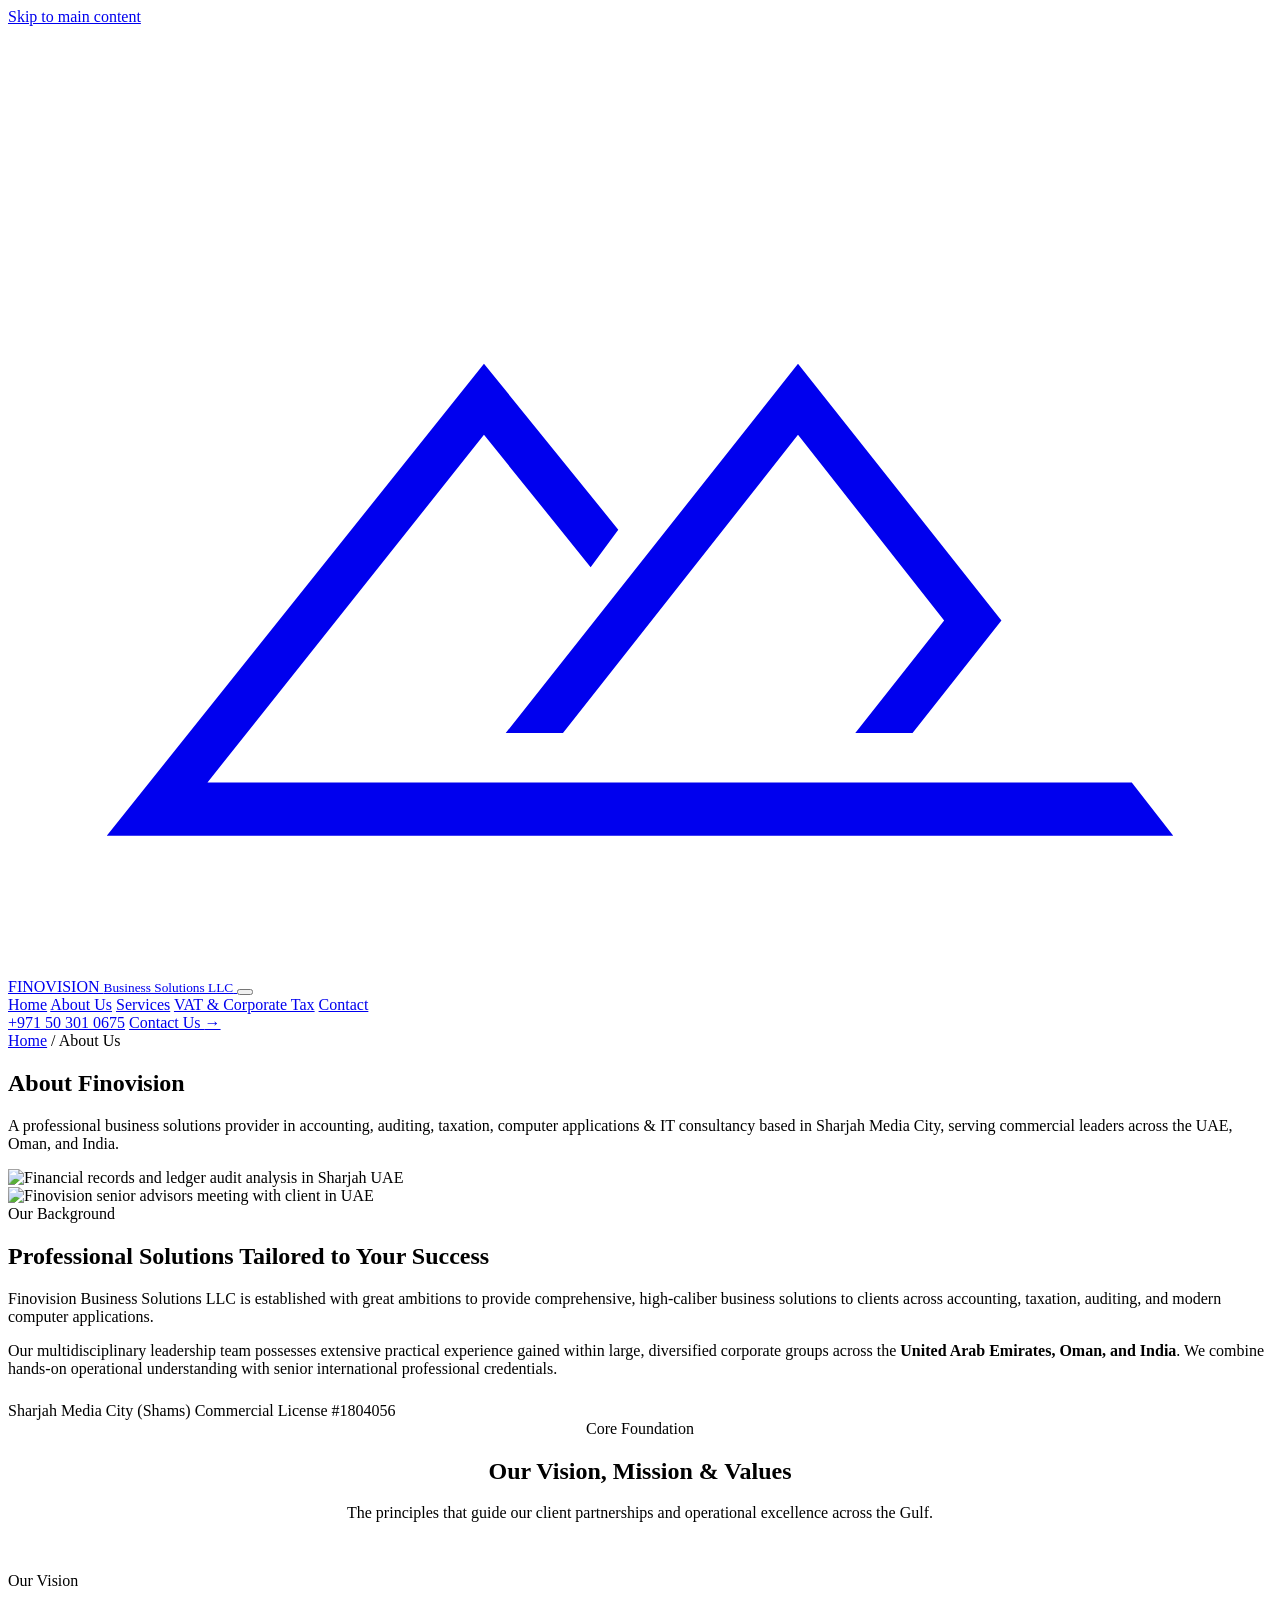
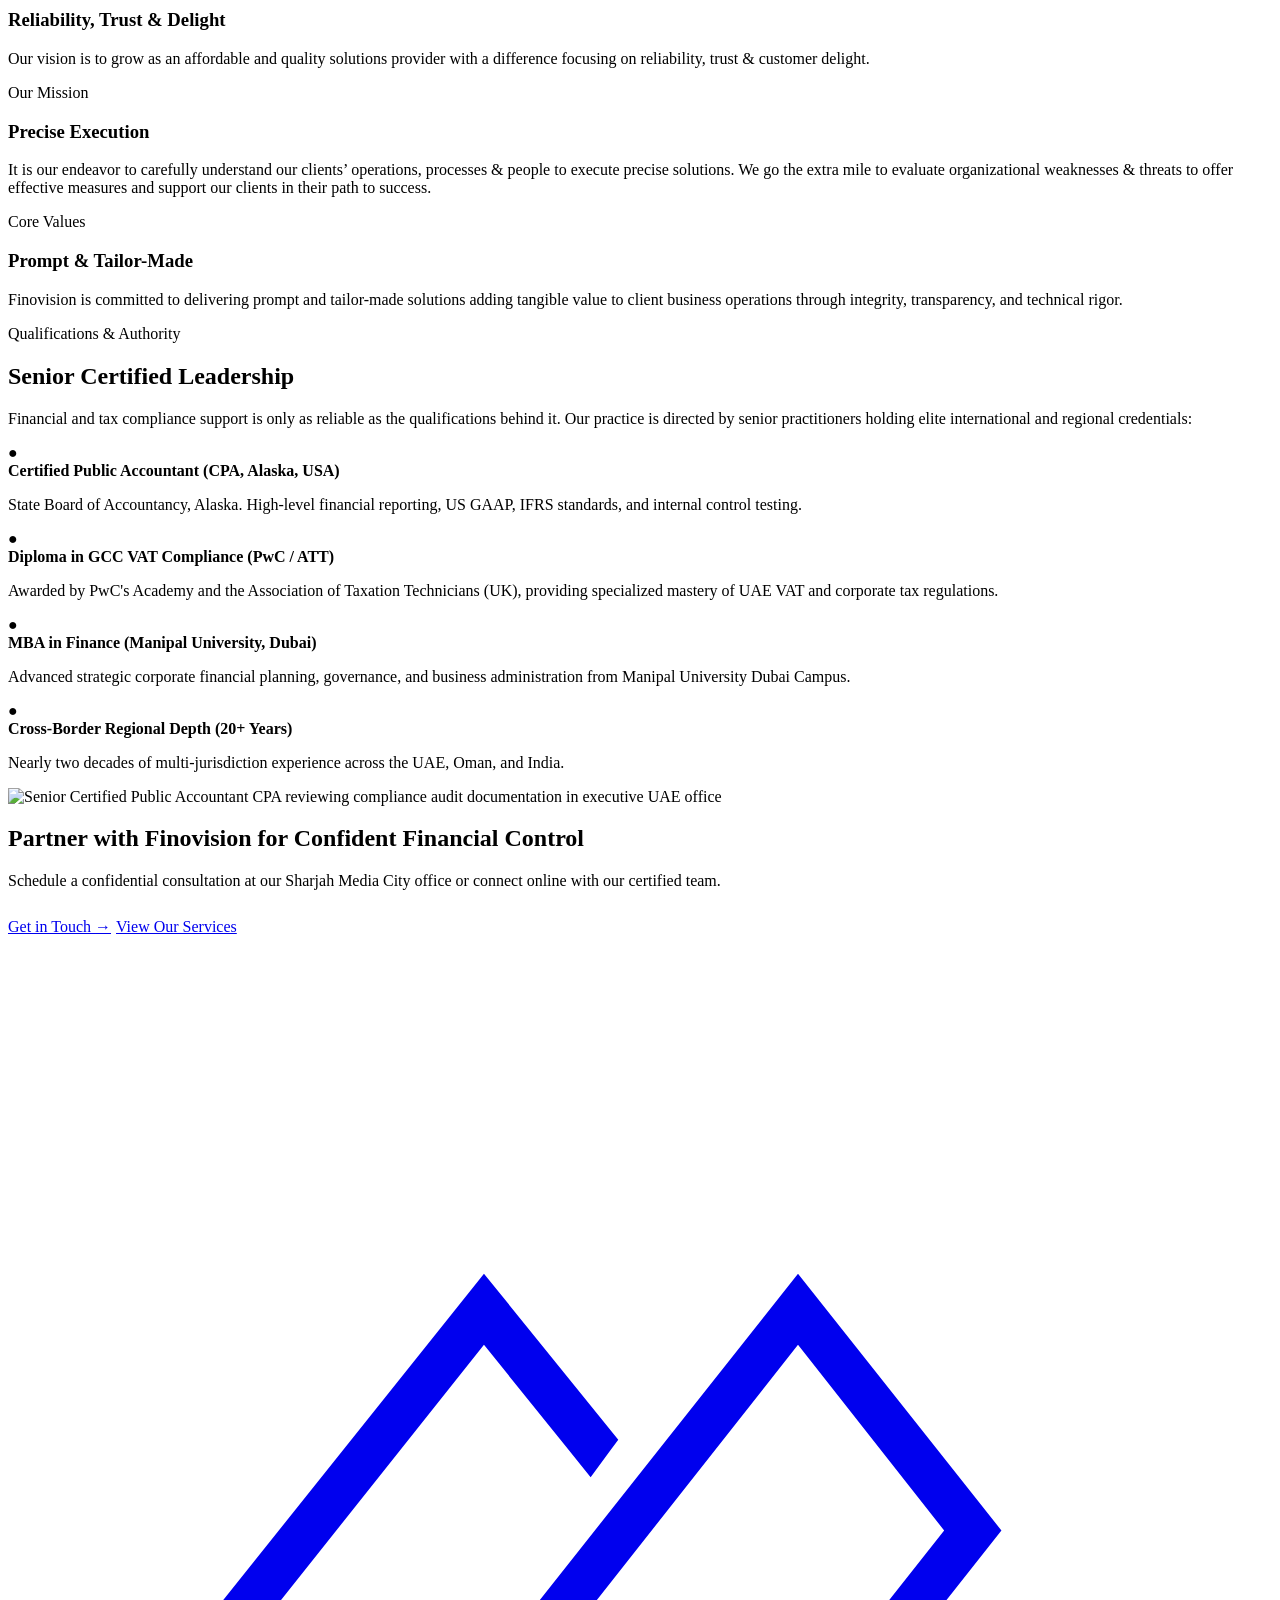
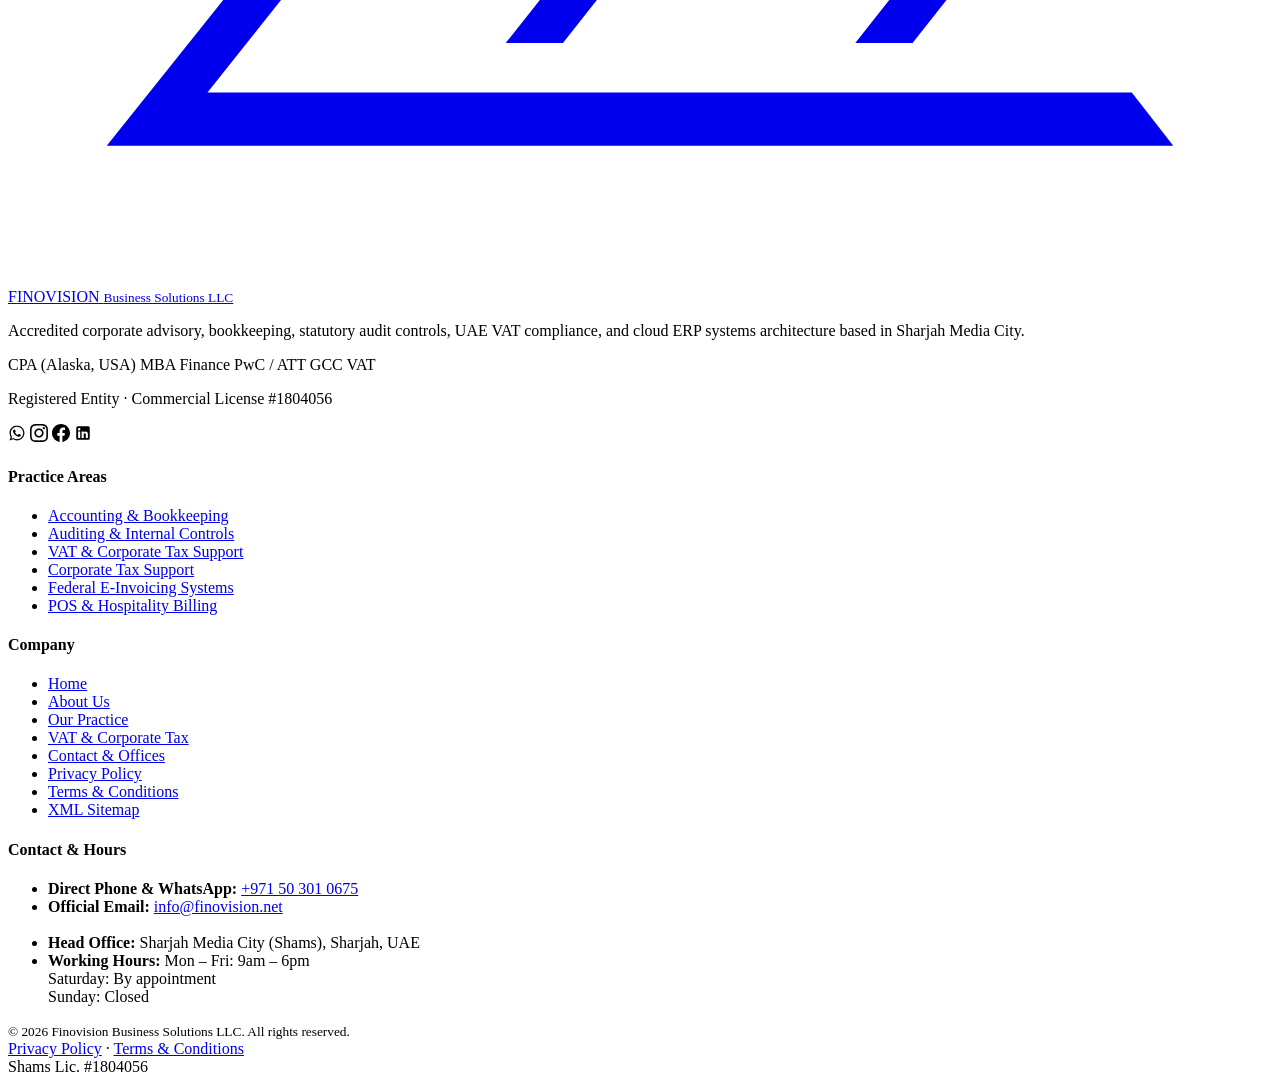
==== about/index.html @ 9a42185a "fix(compliance): update official email, working hours, 20+ yrs experience copy, and soften tax advis" ====
<!doctype html>
<html lang="en">
<head>
  <meta charset="utf-8">
  <meta name="viewport" content="width=device-width, initial-scale=1">
  <meta name="theme-color" content="#073c34">
  <meta name="format-detection" content="telephone=no">

  <title>About Us — Finovision Business Solutions LLC | Sharjah &amp; Dubai UAE</title>
  <meta name="description" content="Discover Finovision Business Solutions LLC: our vision, mission, core values, and executive leadership credentials spanning US CPA, MBA Finance, and PwC/ATT GCC VAT compliance in Sharjah Media City, UAE.">
  <meta name="keywords" content="About Finovision, Accounting Firm Sharjah, CPA UAE, Tax Support Dubai, Shams Free Zone Accounting, Financial Consultants Sharjah Media City">
  <meta name="author" content="Finovision Business Solutions LLC">

  <!-- Canonical URL (Primary Domain) -->
  <link rel="canonical" href="https://finovision.net/about">

  <!-- Geo & Local SEO Meta Tags -->
  <meta name="geo.region" content="AE-SH">
  <meta name="geo.placename" content="Sharjah Media City (Shams), Sharjah, United Arab Emirates">
  <meta name="geo.position" content="25.3223;55.5136">
  <meta name="ICBM" content="25.3223, 55.5136">

  <!-- Favicon -->
  <link rel="icon" type="image/svg+xml" href="/assets/finovision-mark.svg">

  <!-- Open Graph -->
  <meta property="og:type" content="website">
  <meta property="og:site_name" content="Finovision Business Solutions LLC">
  <meta property="og:title" content="About Us — Finovision Business Solutions LLC">
  <meta property="og:description" content="Professional business solutions in accounting, auditing, taxation, and IT consultancy across UAE, Oman, and India.">
  <meta property="og:url" content="https://finovision.net/about">
  <meta property="og:image" content="https://finovision.net/assets/finoza_team_img.jpg">
  <meta property="og:locale" content="en_AE">

  <!-- Twitter Card -->
  <meta name="twitter:card" content="summary_large_image">
  <meta name="twitter:title" content="About Us — Finovision Business Solutions LLC">
  <meta name="twitter:description" content="Learn about our certified CPA and GCC VAT leadership and regional track record in Sharjah, UAE.">

  <!-- Stylesheets -->
  <link rel="stylesheet" href="/styles/base.css">
  <link rel="stylesheet" href="/styles/advisory.css">

  <!-- Structured Data: Breadcrumbs & Organization -->
  <script type="application/ld+json">
  {
    "@context": "https://schema.org",
    "@type": "BreadcrumbList",
    "itemListElement": [
      {
        "@type": "ListItem",
        "position": 1,
        "name": "Home",
        "item": "https://finovision.net/"
      },
      {
        "@type": "ListItem",
        "position": 2,
        "name": "About Us",
        "item": "https://finovision.net/about"
      }
    ]
  }
  </script>
</head>
<body class="finoza">
  <!-- Site-Wide Branded Preloader -->
  <div id="site-preloader" class="site-preloader" aria-hidden="true">
    <div class="preloader-content">
      <div class="preloader-logo-ring">
        <div class="preloader-spinner"></div>
        <img src="/assets/finovision-mark.svg" alt="Finovision" class="preloader-logo" width="40" height="40">
      </div>
      <div class="preloader-bar-wrap">
        <div class="preloader-bar-fill"></div>
      </div>
    </div>
  </div>
  <a class="skip-link" href="#main-content">Skip to main content</a>

  <!-- SITE HEADER & NAVIGATION -->
  <header class="site-header" role="banner">
    <nav class="nav container" aria-label="Primary navigation">
      <a class="brand" href="/" aria-label="Finovision home page">
        <svg class="brand-mark" viewBox="0 0 640 480" aria-hidden="true" focusable="false">
          <path fill="currentColor" d="M50 410 241 171l68 84-14 19-54-67-140 176h468l21 27H50Zm202-52L400 171l103 130-45 57h-29l45-57-74-94-119 151h-29Z"/>
        </svg>
        <span class="brand-text">
          FINOVISION
          <small>Business Solutions LLC</small>
        </span>
      </a>

      <button class="menu-toggle" aria-expanded="false" aria-label="Open navigation menu">
        <span></span>
      </button>

      <div class="nav-links">
        <a href="/">Home</a>
        <a class="active" href="/about">About Us</a>
        <a href="/services">Services</a>
        <a href="/vat-services">VAT &amp; Corporate Tax</a>
        <a href="/contact">Contact</a>
        <div class="header-contact-pill">
          <a class="phone-num" href="tel:+971503010675" aria-label="Call Finovision at +971 50 301 0675">+971 50 301 0675</a>
          <a class="button-finoza" href="/contact">Contact Us <span>→</span></a>
        </div>
      </div>
    </nav>
  </header>

  <!-- MAIN CONTENT CONTAINER -->
  <main id="main-content" role="main">
    <!-- SUBPAGE HERO BANNER -->
    <section class="subpage-hero" aria-label="About us page header">
      <div class="container">
        <div class="breadcrumb">
          <a href="/">Home</a>
          <span>/</span>
          <span>About Us</span>
        </div>
        <h1>About Finovision</h1>
        <p>A professional business solutions provider in accounting, auditing, taxation, computer applications &amp; IT consultancy based in Sharjah Media City, serving commercial leaders across the UAE, Oman, and India.</p>
      </div>
    </section>

    <!-- SECTION: WHO WE ARE & HERITAGE -->
    <section class="section finoza-about" aria-labelledby="heritage-heading">
      <div class="container">
        <div class="about-grid">
          <div class="collage-wrap reveal">
            <div class="collage-top">
              <img 
                src="/assets/finoza_review_img.jpg" 
                alt="Financial records and ledger audit analysis in Sharjah UAE" 
                loading="lazy" 
                decoding="async" 
                width="800" 
                height="600">
            </div>
            <div class="collage-bottom">
              <img 
                src="/assets/finoza_team_img.jpg" 
                alt="Finovision senior advisors meeting with client in UAE" 
                loading="lazy" 
                decoding="async" 
                width="800" 
                height="600">
            </div>
          </div>

          <div class="about-text reveal">
            <span class="finoza-tag">Our Background</span>
            <h2 id="heritage-heading">Professional Solutions Tailored to Your Success</h2>
            <p>Finovision Business Solutions LLC is established with great ambitions to provide comprehensive, high-caliber business solutions to clients across accounting, taxation, auditing, and modern computer applications.</p>
            <p class="secondary-p">Our multidisciplinary leadership team possesses extensive practical experience gained within large, diversified corporate groups across the <strong>United Arab Emirates, Oman, and India</strong>. We combine hands-on operational understanding with senior international professional credentials.</p>
            <div class="hero-location" style="margin-top: 24px;">
              <span>Sharjah Media City (Shams)</span>
              <span>Commercial License #1804056</span>
            </div>
          </div>
        </div>
      </div>
    </section>

    <!-- SECTION: VISION, MISSION & VALUES -->
    <section class="section" style="background: #ffffff; border-top: 1px solid var(--finoza-border); border-bottom: 1px solid var(--finoza-border);" aria-labelledby="foundation-heading">
      <div class="container">
        <div class="services-head reveal" style="text-align: center; max-width: 680px; margin: 0 auto 50px;">
          <span class="finoza-tag">Core Foundation</span>
          <h2 id="foundation-heading">Our Vision, Mission &amp; Values</h2>
          <p>The principles that guide our client partnerships and operational excellence across the Gulf.</p>
        </div>

        <div class="values-grid reveal">
          <!-- CARD 1: VISION -->
          <article class="value-card">
            <span class="value-card-badge">Our Vision</span>
            <h3>Reliability, Trust &amp; Delight</h3>
            <p>Our vision is to grow as an affordable and quality solutions provider with a difference focusing on reliability, trust &amp; customer delight.</p>
          </article>

          <!-- CARD 2: MISSION -->
          <article class="value-card">
            <span class="value-card-badge">Our Mission</span>
            <h3>Precise Execution</h3>
            <p>It is our endeavor to carefully understand our clients’ operations, processes &amp; people to execute precise solutions. We go the extra mile to evaluate organizational weaknesses &amp; threats to offer effective measures and support our clients in their path to success.</p>
          </article>

          <!-- CARD 3: CORE VALUES -->
          <article class="value-card">
            <span class="value-card-badge">Core Values</span>
            <h3>Prompt &amp; Tailor-Made</h3>
            <p>Finovision is committed to delivering prompt and tailor-made solutions adding tangible value to client business operations through integrity, transparency, and technical rigor.</p>
          </article>
        </div>
      </div>
    </section>

    <!-- SECTION: PROFESSIONAL CREDENTIALS -->
    <section class="section finoza-knowledge" aria-labelledby="credentials-heading">
      <div class="container">
        <div class="knowledge-grid">
          <div class="knowledge-green-box reveal">
            <span class="mission-tag">Qualifications &amp; Authority</span>
            <h2 id="credentials-heading">Senior Certified Leadership</h2>
            <p>Financial and tax compliance support is only as reliable as the qualifications behind it. Our practice is directed by senior practitioners holding elite international and regional credentials:</p>
            <div class="knowledge-check-list">
              <div class="k-item">
                <span class="k-dot" aria-hidden="true">●</span>
                <div>
                  <strong>Certified Public Accountant (CPA, Alaska, USA)</strong>
                  <p>State Board of Accountancy, Alaska. High-level financial reporting, US GAAP, IFRS standards, and internal control testing.</p>
                </div>
              </div>
              <div class="k-item">
                <span class="k-dot" aria-hidden="true">●</span>
                <div>
                  <strong>Diploma in GCC VAT Compliance (PwC / ATT)</strong>
                  <p>Awarded by PwC's Academy and the Association of Taxation Technicians (UK), providing specialized mastery of UAE VAT and corporate tax regulations.</p>
                </div>
              </div>
              <div class="k-item">
                <span class="k-dot" aria-hidden="true">●</span>
                <div>
                  <strong>MBA in Finance (Manipal University, Dubai)</strong>
                  <p>Advanced strategic corporate financial planning, governance, and business administration from Manipal University Dubai Campus.</p>
                </div>
              </div>
              <div class="k-item">
                <span class="k-dot" aria-hidden="true">●</span>
                <div>
                  <strong>Cross-Border Regional Depth (20+ Years)</strong>
                  <p>Nearly two decades of multi-jurisdiction experience across the UAE, Oman, and India.</p>
                </div>
              </div>
            </div>
          </div>

          <div class="knowledge-photo reveal">
            <img 
              src="/assets/cpa_senior_partner.jpg" 
              alt="Senior Certified Public Accountant CPA reviewing compliance audit documentation in executive UAE office" 
              loading="lazy" 
              decoding="async" 
              width="800" 
              height="600">
          </div>
        </div>
      </div>
    </section>

    <!-- SECTION: CALL TO ACTION -->
    <section class="section finoza-cta" aria-labelledby="about-cta-heading">
      <div class="container">
        <div class="cta-banner reveal">
          <h2 id="about-cta-heading">Partner with Finovision for Confident Financial Control</h2>
          <p>Schedule a confidential consultation at our Sharjah Media City office or connect online with our certified team.</p>
          <div class="hero-btn-row" style="justify-content: center; margin-top: 28px;">
            <a class="button-finoza" href="/contact">Get in Touch <span>→</span></a>
            <a class="button-finoza" href="/services" style="background: rgba(255,255,255,0.15); border: 1px solid rgba(255,255,255,0.3);">View Our Services</a>
          </div>
        </div>
      </div>
    </section>
  </main>

  <!-- SITE FOOTER -->
  <footer class="finoza-footer" role="contentinfo">
    <div class="container">
      <div class="footer-main-grid">
        <!-- COL 1: BRAND & CREDIBILITY -->
        <div class="footer-col footer-col-brand">
          <a class="brand" href="/" aria-label="Finovision home page">
            <svg class="brand-mark" viewBox="0 0 640 480" aria-hidden="true" focusable="false">
              <path fill="currentColor" d="M50 410 241 171l68 84-14 19-54-67-140 176h468l21 27H50Zm202-52L400 171l103 130-45 57h-29l45-57-74-94-119 151h-29Z"/>
            </svg>
            <span class="brand-text">
              FINOVISION
              <small>Business Solutions LLC</small>
            </span>
          </a>
          <p class="footer-bio">Accredited corporate advisory, bookkeeping, statutory audit controls, UAE VAT compliance, and cloud ERP systems architecture based in Sharjah Media City.</p>
          <div class="footer-credentials">
            <span>CPA (Alaska, USA)</span>
            <span>MBA Finance</span>
            <span>PwC / ATT GCC VAT</span>
          </div>
          <p class="footer-license">Registered Entity · Commercial License #1804056</p>
          <div class="footer-social-row">
            <a class="social-icon-btn" aria-disabled="true" aria-label="WhatsApp">
              <svg viewBox="0 0 24 24" fill="currentColor" width="18" height="18" aria-hidden="true"><path d="M12.031 2C6.51 2 2.016 6.47 2.016 11.979c0 1.947.562 3.766 1.531 5.309L2 22l4.875-1.516c1.484.875 3.203 1.375 5.031 1.375 5.523 0 10.016-4.47 10.016-9.879 0-5.509-4.493-9.98-10.016-9.98zm0 18.25c-1.61 0-3.11-.47-4.406-1.281l-.313-.188-2.89.906.921-2.828-.203-.328a8.214 8.214 0 0 1-1.328-4.552c0-4.57 3.734-8.281 8.219-8.281 4.5 0 8.219 3.711 8.219 8.281 0 4.57-3.719 8.271-8.219 8.271zm4.5-6.203c-.25-.125-1.469-.719-1.688-.813-.234-.078-.406-.125-.578.125-.172.25-.672.828-.828 1-.156.172-.313.188-.563.063-.25-.125-1.062-.391-2.016-1.234-.75-.672-1.266-1.5-1.422-1.75-.156-.25-.016-.39.109-.516.11-.11.25-.281.375-.422.125-.141.172-.25.25-.406.078-.172.047-.328-.016-.453-.063-.125-.578-1.391-.797-1.906-.219-.5-.438-.438-.594-.438h-.516c-.172 0-.453.063-.688.328-.234.25-.906.875-.906 2.141s.922 2.484 1.047 2.656c.125.172 1.828 2.797 4.438 3.922.625.266 1.109.438 1.484.563.625.203 1.203.172 1.656.109.5-.078 1.547-.625 1.766-1.234.219-.609.219-1.125.156-1.234-.063-.125-.234-.188-.484-.313z"/></svg>
            </a>
            <a class="social-icon-btn" aria-disabled="true" aria-label="Instagram">
              <svg viewBox="0 0 24 24" fill="currentColor" width="18" height="18" aria-hidden="true"><path d="M12 2.163c3.204 0 3.584.012 4.85.07 3.252.148 4.771 1.691 4.919 4.919.058 1.265.069 1.645.069 4.849 0 3.205-.012 3.584-.069 4.849-.149 3.225-1.664 4.771-4.919 4.919-1.266.058-1.644.07-4.85.07-3.204 0-3.584-.012-4.849-.07-3.26-.149-4.771-1.699-4.919-4.92-.058-1.265-.07-1.644-.07-4.849 0-3.204.013-3.583.07-4.849.149-3.227 1.664-4.771 4.919-4.919 1.266-.057 1.645-.069 4.849-.069zm0-2.163c-3.259 0-3.667.014-4.947.072-4.358.2-6.78 2.618-6.98 6.98-.059 1.281-.073 1.689-.073 4.948 0 3.259.014 3.668.072 4.948.2 4.358 2.618 6.78 6.98 6.98 1.281.058 1.689.072 4.948.072 3.259 0 3.668-.014 4.948-.072 4.354-.2 6.782-2.618 6.979-6.98.059-1.28.073-1.689.073-4.948 0-3.259-.014-3.667-.072-4.947-.196-4.354-2.617-6.78-6.979-6.98-1.281-.059-1.69-.073-4.949-.073zm0 5.838c-3.403 0-6.162 2.759-6.162 6.162s2.759 6.163 6.162 6.163 6.162-2.759 6.162-6.163c0-3.403-2.759-6.162-6.162-6.162zm0 10.162c-2.209 0-4-1.79-4-4 0-2.209 1.791-4 4-4s4 1.791 4 4c0 2.21-1.791 4-4 4zm6.406-11.845c-.796 0-1.441.645-1.441 1.44s.645 1.44 1.441 1.44c.795 0 1.439-.645 1.439-1.44s-.644-1.44-1.439-1.44z"/></svg>
            </a>
            <a class="social-icon-btn" aria-disabled="true" aria-label="Facebook">
              <svg viewBox="0 0 24 24" fill="currentColor" width="18" height="18" aria-hidden="true"><path d="M24 12.073c0-6.627-5.373-12-12-12s-12 5.373-12 12c0 5.99 4.388 10.954 10.125 11.854v-8.385H7.078v-3.47h3.047V9.43c0-3.007 1.792-4.669 4.533-4.669 1.312 0 2.686.235 2.686.235v2.953H15.83c-1.491 0-1.956.925-1.956 1.874v2.25h3.328l-.532 3.47h-2.796v8.385C19.612 23.027 24 18.062 24 12.073z"/></svg>
            </a>
            <a class="social-icon-btn" aria-disabled="true" aria-label="LinkedIn">
              <svg viewBox="0 0 24 24" fill="currentColor" width="18" height="18" aria-hidden="true"><path d="M19 3a2 2 0 0 1 2 2v14a2 2 0 0 1-2 2H5a2 2 0 0 1-2-2V5a2 2 0 0 1 2-2h14m-.5 15.5v-5.3a3.26 3.26 0 0 0-3.26-3.26c-.85 0-1.84.52-2.28 1.3v-1.11h-2.79v8.37h2.79v-4.93c0-.77.62-1.4 1.39-1.4a1.4 1.4 0 0 1 1.4 1.4v4.93h2.75M6.88 8.56a1.68 1.68 0 0 0 1.68-1.68c0-.93-.75-1.69-1.68-1.69a1.69 1.69 0 0 0-1.69 1.69c0 .93.76 1.68 1.69 1.68m1.39 9.94v-8.37H5.5v8.37h2.77z"/></svg>
            </a>
          </div>
        </div>

        <!-- COL 2: SERVICES -->
        <div class="footer-col">
          <h4 class="footer-heading">Practice Areas</h4>
          <ul class="footer-links">
            <li><a href="/services#accounting">Accounting &amp; Bookkeeping</a></li>
            <li><a href="/services#audit">Auditing &amp; Internal Controls</a></li>
            <li><a href="/vat-services">VAT &amp; Corporate Tax Support</a></li>
            <li><a href="/services#tax">Corporate Tax Support</a></li>
            <li><a href="/services#e-invoicing">Federal E-Invoicing Systems</a></li>
            <li><a href="/services#software">POS &amp; Hospitality Billing</a></li>
          </ul>
        </div>

        <!-- COL 3: NAVIGATION -->
        <div class="footer-col">
          <h4 class="footer-heading">Company</h4>
          <ul class="footer-links">
            <li><a href="/">Home</a></li>
            <li><a href="/about">About Us</a></li>
            <li><a href="/services">Our Practice</a></li>
            <li><a href="/vat-services">VAT &amp; Corporate Tax</a></li>
            <li><a href="/contact">Contact &amp; Offices</a></li>
            <li><a href="/privacy-policy">Privacy Policy</a></li>
            <li><a href="/terms-and-conditions">Terms &amp; Conditions</a></li>
            <li><a href="/sitemap.xml">XML Sitemap</a></li>
          </ul>
        </div>

        <!-- COL 4: CONTACT & HOURS -->
        <div class="footer-col footer-col-contact">
          <h4 class="footer-heading">Contact &amp; Hours</h4>
          <ul class="footer-contact-list">
            <li>
              <strong>Direct Phone &amp; WhatsApp:</strong>
              <a href="tel:+971503010675">+971 50 301 0675</a>
            </li>
            <li>
              <strong>Official Email:</strong>
              <a href="mailto:info@finovision.net">info@finovision.net</a>
              <span style="display: block; font-size: 0.78rem; color: rgba(255, 255, 255, 0.6); margin-top: 3px;">Inquiries reviewed within one business day.</span>
            </li>
            <li>
              <strong>Head Office:</strong>
              <span>Sharjah Media City (Shams), Sharjah, UAE</span>
            </li>
            <li>
              <strong>Working Hours:</strong>
              <span>Mon – Fri: 9am – 6pm<br>Saturday: By appointment<br>Sunday: Closed</span>
            </li>
          </ul>
        </div>
      </div>

      <!-- FOOTER BOTTOM BAR -->
      <div class="footer-bottom-bar">
        <div class="footer-copyright">
          <small>© 2026 Finovision Business Solutions LLC. All rights reserved.</small>
        </div>

        <div class="footer-legal-links">
          <a href="/privacy-policy">Privacy Policy</a>
          <span>·</span>
          <a href="/terms-and-conditions">Terms &amp; Conditions</a>
        </div>

        <div class="footer-bottom-accent">
          <span class="footer-badge">Shams Lic. #1804056</span>
          <div class="three-bars-icon" aria-hidden="true">
            <span style="height: 14px;"></span>
            <span style="height: 24px;"></span>
            <span style="height: 36px;"></span>
          </div>
        </div>
      </div>
    </div>
  </footer>

  <script src="/app.js"></script>
</body>
</html>
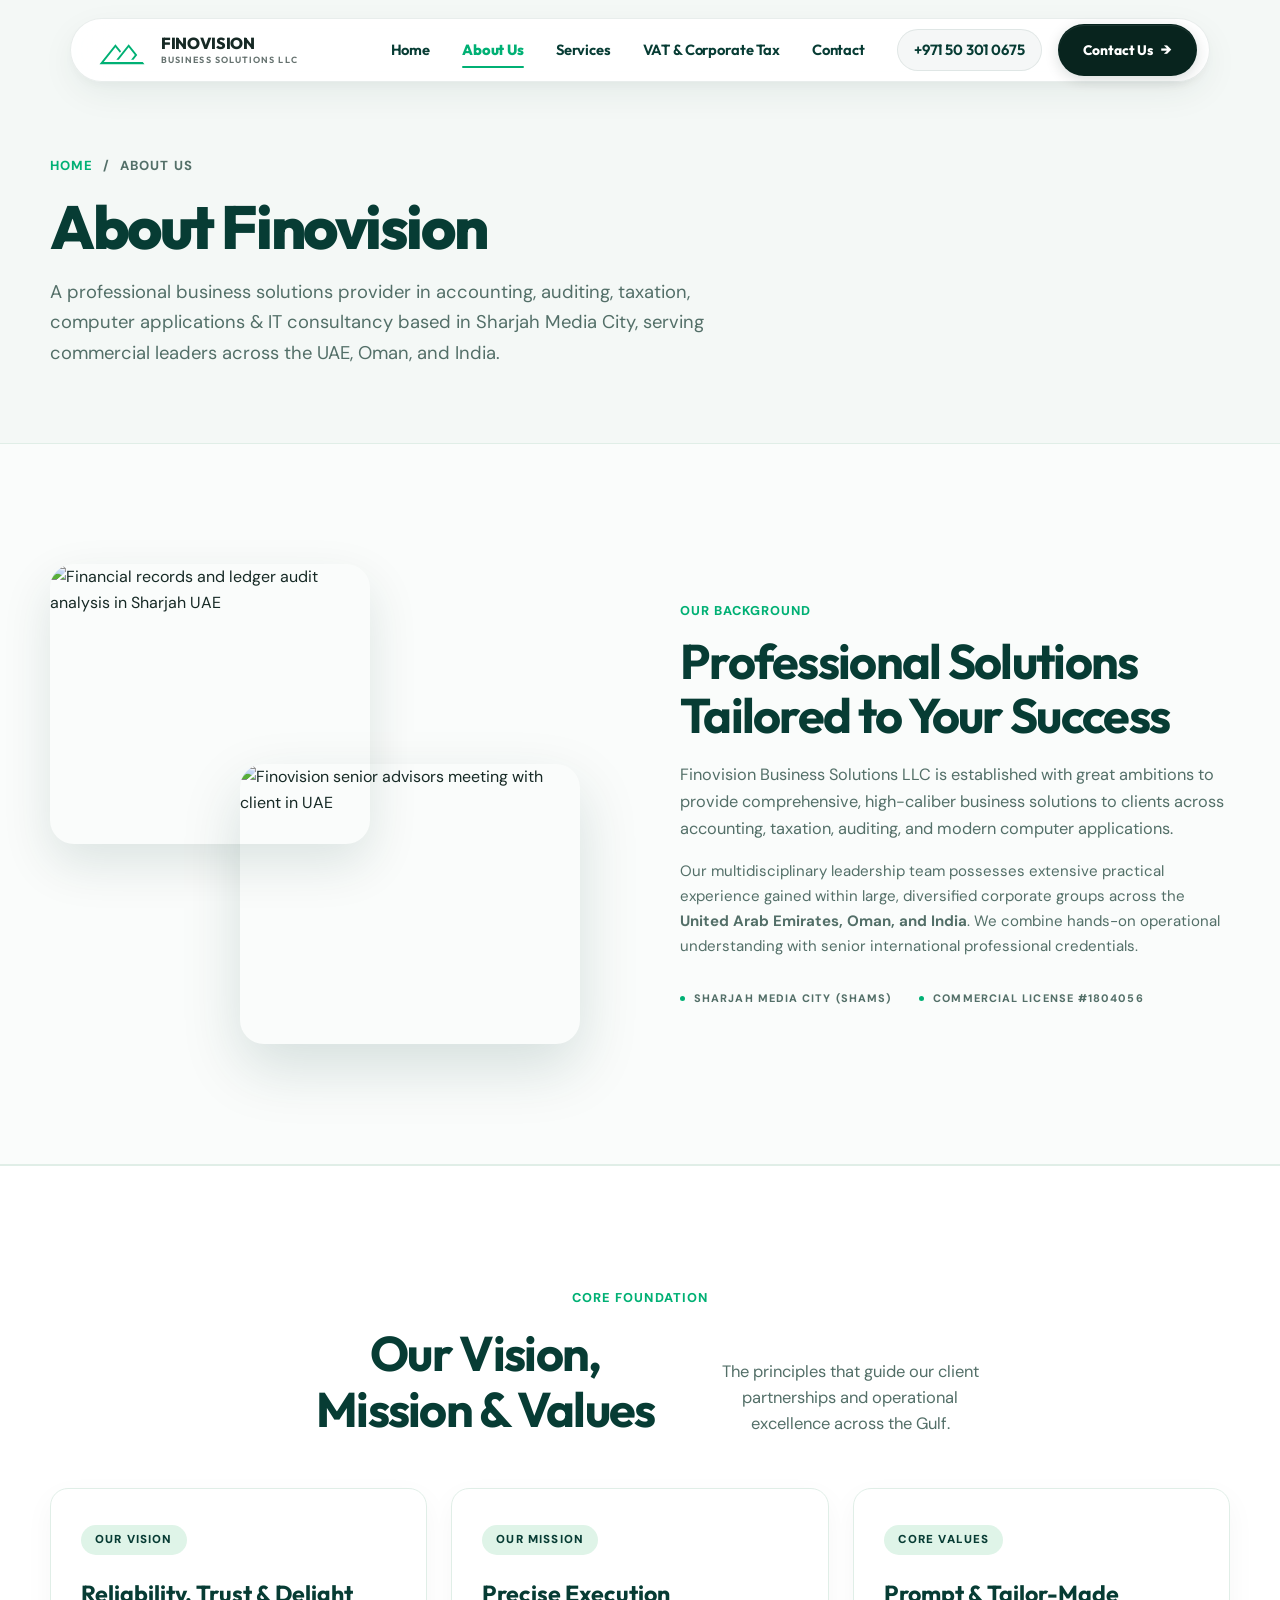
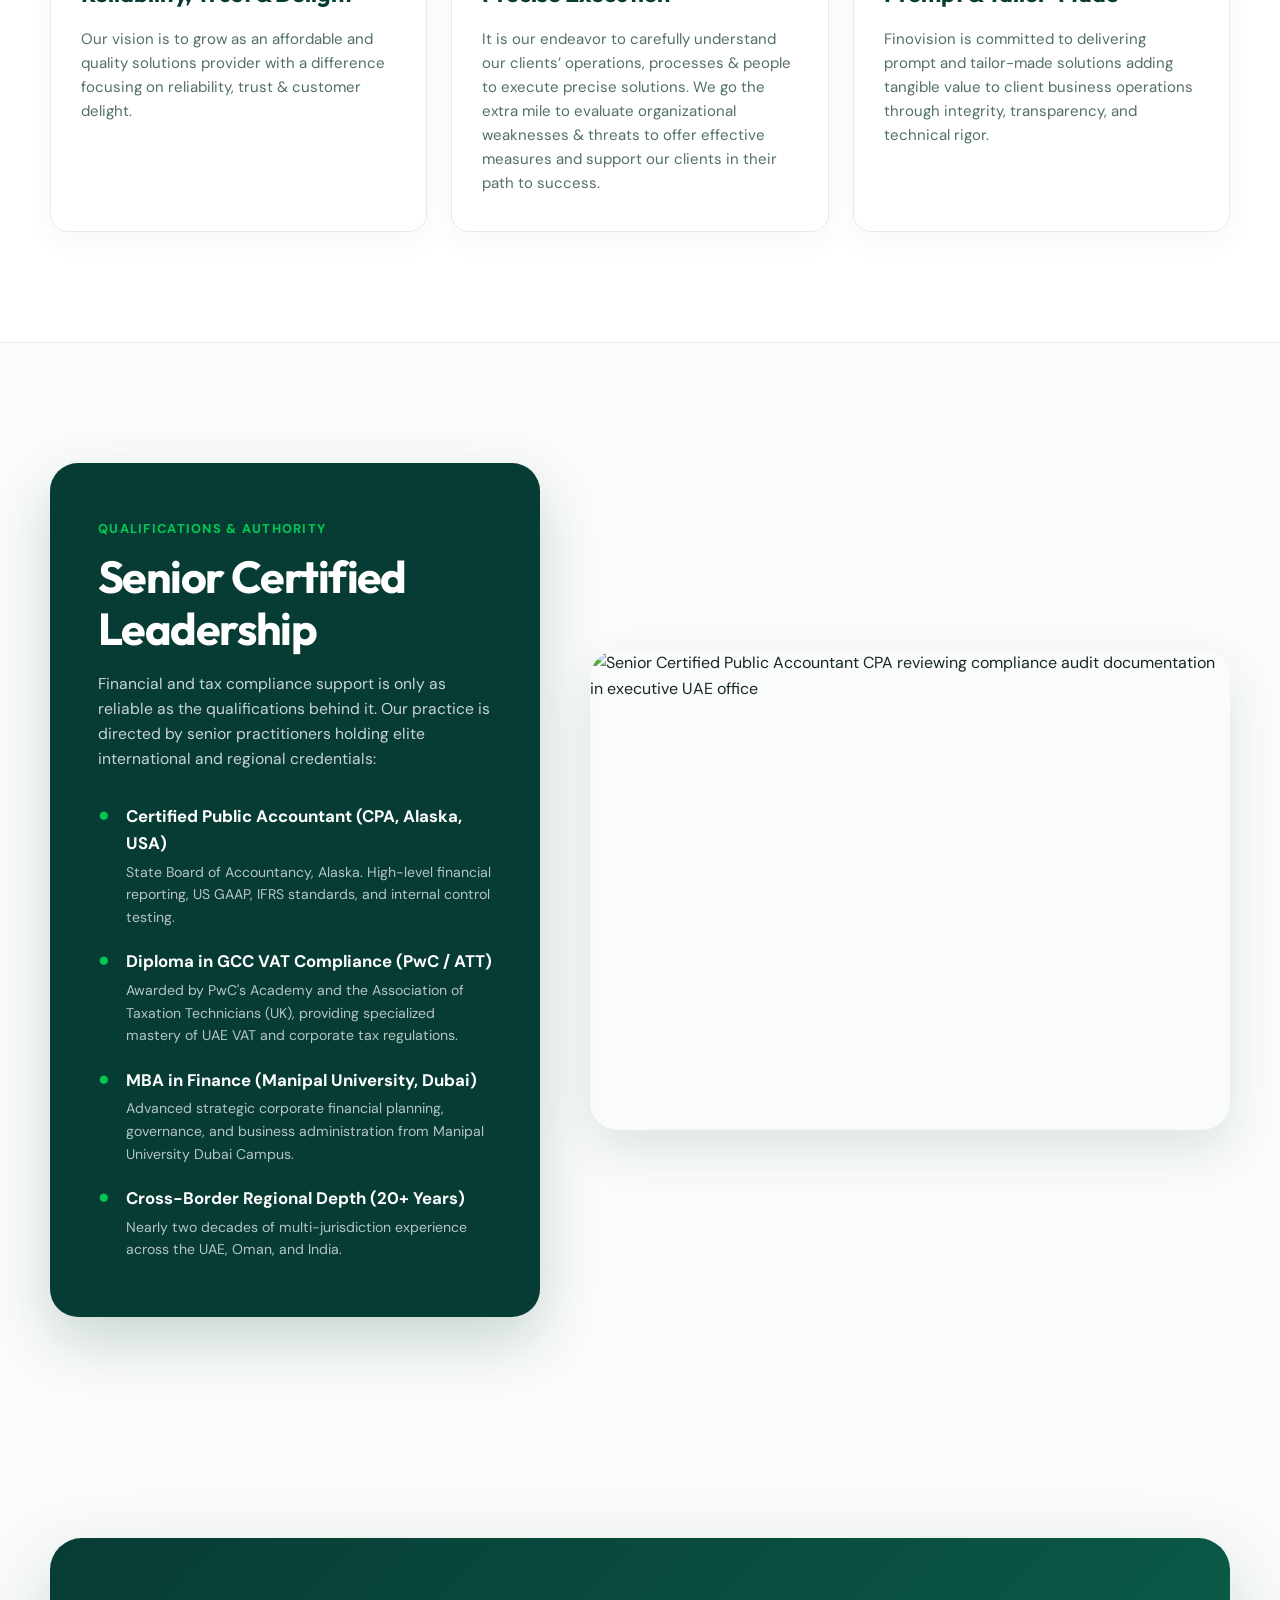
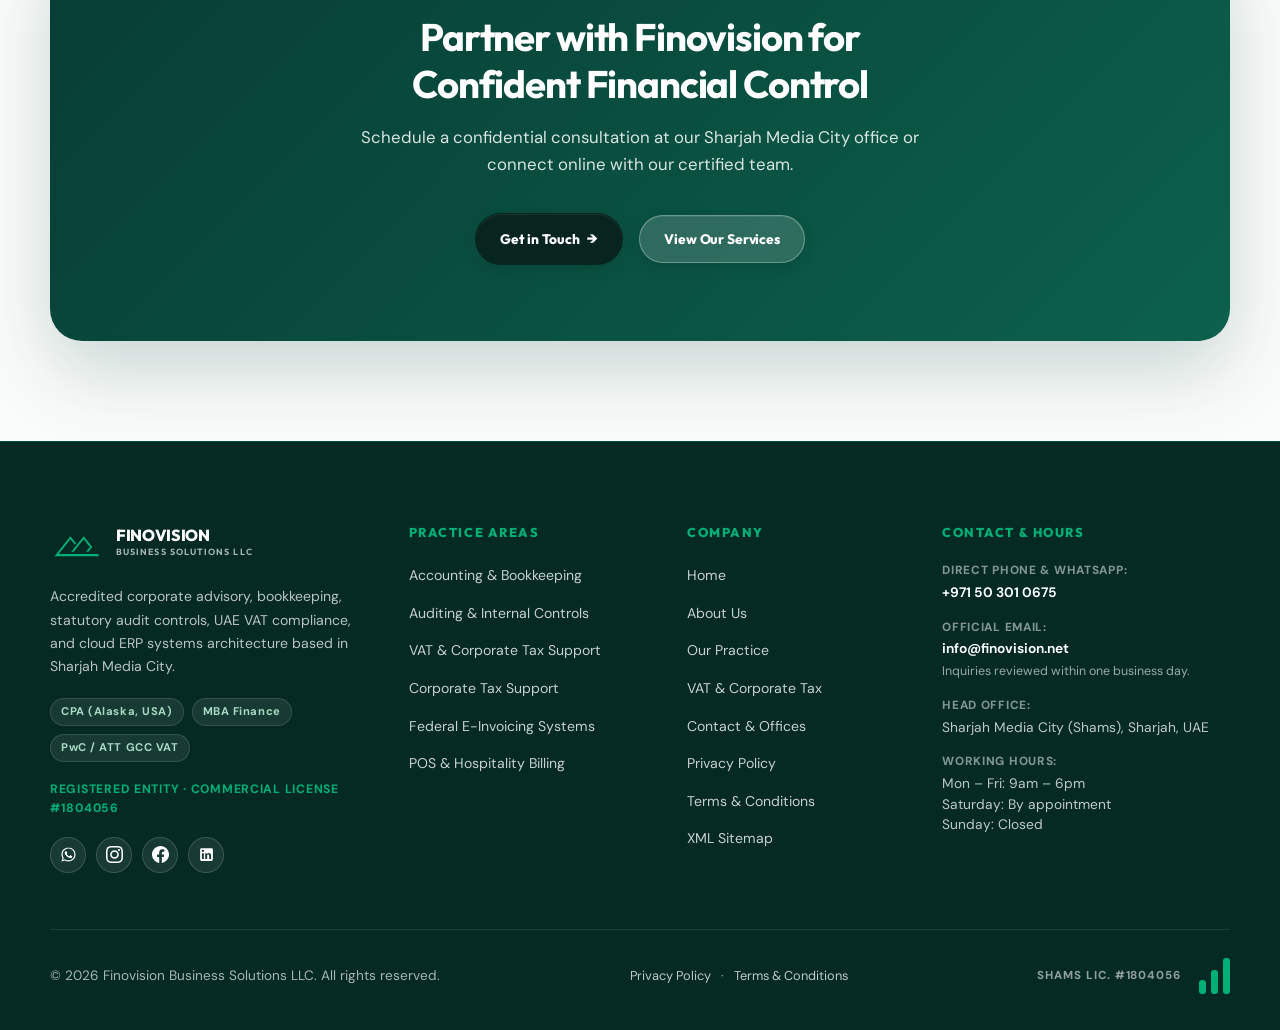
==== commit 01f88cf1: "fix(loader): remove full-screen backdrop and progress bars, show only minimalist logo on initial ope" ====
--- a/about/index.html
+++ b/about/index.html
@@ -5,6 +5,12 @@
   <meta name="viewport" content="width=device-width, initial-scale=1">
   <meta name="theme-color" content="#073c34">
   <meta name="format-detection" content="telephone=no">
+
+  <script>
+    if (sessionStorage.getItem('finovision_is_page_switch') === 'true' && (performance.getEntriesByType('navigation')[0] || {}).type !== 'reload') {
+      document.documentElement.classList.add('no-preloader');
+    }
+  </script>
 
   <title>About Us — Finovision Business Solutions LLC | Sharjah &amp; Dubai UAE</title>
   <meta name="description" content="Discover Finovision Business Solutions LLC: our vision, mission, core values, and executive leadership credentials spanning US CPA, MBA Finance, and PwC/ATT GCC VAT compliance in Sharjah Media City, UAE.">
--- a/styles/base.css
+++ b/styles/base.css
@@ -0,0 +1,341 @@
+:root {
+  --max: 1180px;
+  --radius: 24px;
+  --shadow: 0 24px 70px rgba(15, 30, 40, 0.1);
+}
+
+* { box-sizing: border-box; }
+html { 
+  scroll-behavior: smooth; 
+  overflow-x: hidden;
+  max-width: 100%;
+}
+body { 
+  margin: 0; 
+  font-family: Inter, ui-sans-serif, system-ui, -apple-system, BlinkMacSystemFont, "Segoe UI", sans-serif; 
+  line-height: 1.6; 
+  overflow-x: hidden;
+  max-width: 100%;
+  width: 100%;
+}
+img, svg, picture { 
+  max-width: 100%; 
+  display: block; 
+  height: auto; 
+}
+a { color: inherit; text-decoration: none; }
+button, input, select, textarea { font: inherit; box-sizing: border-box; max-width: 100%; }
+button, a { -webkit-tap-highlight-color: transparent; }
+
+/* Accessibility Focus & Skip Link */
+:focus-visible {
+  outline: 2px solid #0d3826;
+  outline-offset: 3px;
+}
+
+.skip-link {
+  position: absolute;
+  top: -9999px;
+  left: 20px;
+  background: #0d3826;
+  color: #ffffff;
+  padding: 12px 22px;
+  border-radius: 8px;
+  font-weight: 750;
+  font-size: 0.88rem;
+  z-index: 999;
+  box-shadow: 0 10px 30px rgba(0, 0, 0, 0.25);
+  transition: top 0.2s ease;
+}
+.skip-link:focus {
+  top: 20px;
+}
+
+.sr-only {
+  position: absolute;
+  width: 1px;
+  height: 1px;
+  padding: 0;
+  margin: -1px;
+  overflow: hidden;
+  clip: rect(0, 0, 0, 0);
+  white-space: nowrap;
+  border-width: 0;
+}
+
+.container { 
+  width: min(calc(100% - 48px), var(--max)); 
+  margin-inline: auto; 
+}
+.section { padding: 110px 0; position: relative; overflow: hidden; }
+.eyebrow { margin: 0 0 16px; text-transform: uppercase; letter-spacing: .14em; font-weight: 750; font-size: .75rem; }
+.section-title { margin: 0; font-size: clamp(2rem, 4vw, 4rem); line-height: 1.05; letter-spacing: -.045em; }
+.section-lede { max-width: 680px; margin: 22px 0 0; font-size: clamp(1rem, 1.5vw, 1.2rem); opacity: .72; }
+.button { min-height: 52px; padding: 0 24px; border-radius: 999px; display: inline-flex; align-items: center; justify-content: center; gap: 10px; border: 1px solid transparent; font-size: .88rem; font-weight: 750; cursor: pointer; transition: .25s ease; }
+.button:hover { transform: translateY(-2px); }
+.button svg { width: 17px; height: 17px; }
+.button-row { display: flex; flex-wrap: wrap; gap: 12px; margin-top: 32px; }
+
+.site-header { 
+  position: fixed; 
+  z-index: 1000; 
+  top: 0; 
+  left: 0; 
+  width: 100%; 
+  transition: background 0.35s cubic-bezier(0.16, 1, 0.3, 1),
+              box-shadow 0.35s cubic-bezier(0.16, 1, 0.3, 1),
+              border-color 0.35s cubic-bezier(0.16, 1, 0.3, 1),
+              backdrop-filter 0.35s cubic-bezier(0.16, 1, 0.3, 1);
+}
+.nav { 
+  height: 92px; 
+  display: flex; 
+  align-items: center; 
+  justify-content: space-between; 
+  gap: 28px; 
+  transition: height 0.3s cubic-bezier(0.16, 1, 0.3, 1);
+}
+.brand { display: inline-flex; align-items: center; gap: 12px; font-weight: 800; letter-spacing: -.02em; }
+.brand-mark { width: 54px; height: 40px; flex: 0 0 auto; }
+.brand-text { display: flex; flex-direction: column; line-height: 1; }
+.brand-text small { margin-top: 5px; font-size: .56rem; font-weight: 650; letter-spacing: .12em; text-transform: uppercase; opacity: .66; }
+.nav-links { display: flex; align-items: center; gap: 32px; font-size: .84rem; font-weight: 650; }
+.nav-links > a:not(.button) { position: relative; }
+.nav-links > a:not(.button)::after { content: ""; position: absolute; left: 0; right: 100%; bottom: -6px; height: 1px; background: currentColor; transition: right .2s; }
+.nav-links > a:not(.button):hover::after { right: 0; }
+.menu-toggle { display: none; width: 44px; height: 44px; border: 0; border-radius: 50%; background: transparent; align-items: center; justify-content: center; color: inherit; cursor: pointer; }
+.menu-toggle span, .menu-toggle span::before, .menu-toggle span::after { display: block; width: 21px; height: 2px; background: currentColor; position: relative; transition: .2s; }
+.menu-toggle span::before, .menu-toggle span::after { content: ""; position: absolute; left: 0; }
+.menu-toggle span::before { top: -7px; }
+.menu-toggle span::after { top: 7px; }
+.menu-toggle[aria-expanded="true"] span { background: transparent; }
+.menu-toggle[aria-expanded="true"] span::before { top: 0; transform: rotate(45deg); }
+.menu-toggle[aria-expanded="true"] span::after { top: 0; transform: rotate(-45deg); }
+
+.hero { min-height: 760px; display: grid; align-items: center; position: relative; overflow: hidden; }
+.hero-content { position: relative; z-index: 2; padding-top: 92px; }
+.hero h1 { max-width: 790px; margin: 0; font-size: clamp(3.2rem, 7vw, 6.8rem); line-height: .94; letter-spacing: -.055em; }
+.hero-copy { max-width: 590px; margin: 26px 0 0; font-size: clamp(1rem, 1.7vw, 1.25rem); }
+.hero-proof { display: flex; flex-wrap: wrap; gap: 14px 28px; margin-top: 34px; font-size: .78rem; font-weight: 700; letter-spacing: .04em; text-transform: uppercase; }
+.hero-proof span { display: inline-flex; align-items: center; gap: 9px; }
+.hero-proof i { width: 7px; height: 7px; border-radius: 50%; display: block; }
+
+.services-grid { display: grid; grid-template-columns: repeat(3, 1fr); gap: 18px; margin-top: 54px; }
+.service-card { padding: 30px; border-radius: var(--radius); transition: transform .25s ease, box-shadow .25s ease; }
+.service-card:hover { transform: translateY(-6px); box-shadow: var(--shadow); }
+.service-number { font-size: .72rem; font-weight: 800; letter-spacing: .12em; opacity: .52; }
+.service-icon { width: 48px; height: 48px; display: grid; place-items: center; border-radius: 15px; margin: 32px 0 22px; }
+.service-icon svg { width: 23px; height: 23px; fill: none; stroke: currentColor; stroke-width: 1.8; }
+.service-card h3 { margin: 0; font-size: 1.28rem; line-height: 1.2; }
+.service-card p { margin: 14px 0 0; font-size: .92rem; opacity: .68; }
+
+.split { display: grid; grid-template-columns: 1fr 1fr; align-items: center; gap: clamp(50px, 8vw, 110px); }
+.feature-list { display: grid; gap: 14px; margin-top: 32px; }
+.feature { display: flex; align-items: flex-start; gap: 14px; }
+.feature-bullet { width: 25px; height: 25px; border-radius: 50%; display: grid; place-items: center; flex: 0 0 auto; margin-top: 2px; font-size: .72rem; font-weight: 900; }
+.feature strong { display: block; font-size: .98rem; }
+.feature p { margin: 3px 0 0; opacity: .65; font-size: .88rem; }
+
+.audience-grid { display: grid; grid-template-columns: 1fr 1fr; gap: 20px; margin-top: 50px; }
+.audience-card { min-height: 330px; border-radius: calc(var(--radius) + 6px); padding: clamp(28px, 4vw, 52px); display: flex; flex-direction: column; justify-content: flex-end; position: relative; overflow: hidden; }
+.audience-card h3 { margin: 0; font-size: clamp(1.7rem, 3vw, 2.65rem); line-height: 1; letter-spacing: -.04em; }
+.audience-card p { max-width: 490px; margin: 17px 0 0; opacity: .72; }
+.text-link { display: inline-flex; align-items: center; gap: 10px; margin-top: 26px; font-size: .86rem; font-weight: 800; }
+
+.process-grid { display: grid; grid-template-columns: repeat(3, 1fr); gap: 20px; margin-top: 52px; counter-reset: step; }
+.process-step { position: relative; padding: 32px 0; counter-increment: step; border-top: 1px solid currentColor; }
+.process-step::before { content: "0" counter(step); display: block; font-size: .74rem; font-weight: 850; opacity: .48; margin-bottom: 40px; }
+.process-step h3 { margin: 0; font-size: 1.3rem; }
+.process-step p { margin: 12px 0 0; opacity: .67; font-size: .92rem; }
+
+.vat-panel { border-radius: 34px; padding: clamp(36px, 7vw, 82px); display: grid; grid-template-columns: 1.1fr .9fr; gap: 50px; align-items: center; }
+.vat-points { display: grid; grid-template-columns: 1fr 1fr; gap: 12px; }
+.vat-point { padding: 18px; border-radius: 16px; font-size: .82rem; font-weight: 650; }
+
+.contact-grid { display: grid; grid-template-columns: .8fr 1.2fr; gap: clamp(50px, 8vw, 110px); align-items: start; }
+.contact-meta { margin-top: 38px; display: grid; gap: 18px; }
+.contact-meta span { display: block; font-size: .72rem; text-transform: uppercase; letter-spacing: .12em; opacity: .55; font-weight: 800; }
+.contact-meta strong { display: block; margin-top: 2px; font-size: 1rem; }
+.contact-form { display: grid; grid-template-columns: 1fr 1fr; gap: 14px; }
+.field { display: grid; gap: 7px; }
+.field.full { grid-column: 1 / -1; }
+.field label { font-size: .72rem; font-weight: 800; text-transform: uppercase; letter-spacing: .1em; }
+.field input, .field select, .field textarea { width: 100%; border: 1px solid transparent; border-radius: 13px; padding: 15px 16px; outline: none; transition: border .2s, box-shadow .2s; }
+.field textarea { min-height: 120px; resize: vertical; }
+.form-status { grid-column: 1 / -1; margin: 0; font-size: .82rem; opacity: .7; }
+
+.site-footer { padding: 46px 0; }
+.footer-inner { display: flex; align-items: center; justify-content: space-between; gap: 24px; }
+
+/* Unified Modern Scroll Reveal Transitions */
+.reveal {
+  opacity: 0;
+  transform: translateY(28px);
+  transition: opacity 0.85s cubic-bezier(0.16, 1, 0.3, 1), transform 0.85s cubic-bezier(0.16, 1, 0.3, 1);
+  will-change: opacity, transform;
+}
+.reveal.visible {
+  opacity: 1;
+  transform: translateY(0);
+}
+
+/* Stagger utilities for cards and lists */
+.reveal-stagger > *:nth-child(1) { transition-delay: 0.08s; }
+.reveal-stagger > *:nth-child(2) { transition-delay: 0.18s; }
+.reveal-stagger > *:nth-child(3) { transition-delay: 0.28s; }
+.reveal-stagger > *:nth-child(4) { transition-delay: 0.38s; }
+
+@media (max-width: 900px) {
+  .section { padding: 84px 0; }
+  .nav { height: 76px; }
+  .menu-toggle { display: inline-flex; position: relative; z-index: 10001; }
+  .nav-links { 
+    position: fixed; 
+    inset: 0; 
+    padding: 110px 32px 40px; 
+    flex-direction: column; 
+    align-items: stretch; 
+    gap: 0; 
+    background: var(--mobile-menu-bg, #fff); 
+    color: var(--mobile-menu-color, #111); 
+    transform: translateX(100%); 
+    transition: transform .28s cubic-bezier(0.16, 1, 0.3, 1); 
+    z-index: 10000;
+    overflow-y: auto;
+    -webkit-overflow-scrolling: touch;
+  }
+  .nav-links.open { transform: translateX(0); }
+  .nav-links > a { 
+    padding: 16px 0; 
+    border-bottom: 1px solid rgba(128,128,128,.18); 
+    font-size: 1.15rem; 
+  }
+  .nav-links .button { margin-top: 24px; }
+  .hero { min-height: 700px; }
+  .services-grid { grid-template-columns: repeat(2, 1fr); }
+  .split, .contact-grid { grid-template-columns: 1fr; }
+  .vat-panel { grid-template-columns: 1fr; }
+}
+
+@media (max-width: 640px) {
+  .container { width: min(calc(100% - 32px), var(--max)); }
+  .section { padding: 64px 0; }
+  .brand-text small { display: none; }
+  .hero { min-height: 640px; }
+  .hero h1 { font-size: clamp(2.4rem, 13vw, 3.8rem); }
+  .hero-copy { font-size: 1rem; }
+  .hero-proof { display: grid; gap: 10px; }
+  .services-grid, .audience-grid, .process-grid, .contact-form { grid-template-columns: 1fr; }
+  .service-card { padding: 24px; }
+  .audience-card { min-height: 290px; }
+  .vat-points { grid-template-columns: 1fr; }
+  .field.full { grid-column: auto; }
+  .footer-inner { align-items: flex-start; flex-direction: column; }
+}
+
+@media (max-width: 380px) {
+  .container { width: min(calc(100% - 24px), var(--max)); }
+  .nav { gap: 14px; }
+  .brand { gap: 8px; }
+  .brand-text { font-size: 0.95rem; }
+  .nav-links { padding: 95px 20px 30px; }
+}
+
+/* ==========================================
+   SITE-WIDE TOP NAVIGATION PROGRESS BAR
+   ========================================== */
+#site-top-loader {
+  position: fixed;
+  top: 0;
+  left: 0;
+  height: 3px;
+  width: 0%;
+  background: linear-gradient(90deg, #0d3826 0%, #10b981 50%, #34d399 100%);
+  z-index: 999999;
+  pointer-events: none;
+  opacity: 0;
+  box-shadow: 0 0 10px rgba(16, 185, 129, 0.7), 0 0 4px rgba(52, 211, 153, 0.9);
+  transition: width 0.3s cubic-bezier(0.16, 1, 0.3, 1), opacity 0.2s ease;
+}
+#site-top-loader.loading {
+  opacity: 1;
+  width: 75%;
+}
+#site-top-loader.done {
+  width: 100%;
+  opacity: 0;
+  transition: width 0.2s ease, opacity 0.3s ease 0.1s;
+}
+
+/* ==========================================
+   MINIMALIST LOGO PRELOADER (ONLY OPENING & REFRESH)
+   ========================================== */
+.site-preloader {
+  position: fixed;
+  inset: 0;
+  width: 100%;
+  height: 100%;
+  background: transparent;
+  pointer-events: none;
+  display: flex;
+  align-items: center;
+  justify-content: center;
+  z-index: 999998;
+  opacity: 1;
+  visibility: visible;
+  transition: opacity 0.35s cubic-bezier(0.16, 1, 0.3, 1), transform 0.35s cubic-bezier(0.16, 1, 0.3, 1), visibility 0.35s;
+}
+.site-preloader.loaded {
+  opacity: 0;
+  transform: scale(0.92);
+  visibility: hidden;
+  pointer-events: none;
+}
+.site-preloader .preloader-content {
+  display: flex;
+  align-items: center;
+  justify-content: center;
+}
+.site-preloader .preloader-logo-ring {
+  width: 68px;
+  height: 68px;
+  display: flex;
+  align-items: center;
+  justify-content: center;
+  background: rgba(255, 255, 255, 0.96);
+  backdrop-filter: blur(12px);
+  -webkit-backdrop-filter: blur(12px);
+  border: 1px solid rgba(7, 60, 52, 0.1);
+  border-radius: 20px;
+  box-shadow: 0 16px 40px rgba(7, 60, 52, 0.14), 0 2px 8px rgba(7, 60, 52, 0.05);
+}
+.site-preloader .preloader-logo {
+  width: 42px;
+  height: 42px;
+  filter: drop-shadow(0 2px 8px rgba(0, 176, 116, 0.3));
+  animation: preloaderPulse 1.2s ease-in-out infinite;
+}
+.site-preloader .preloader-spinner,
+.site-preloader .preloader-bar-wrap {
+  display: none !important;
+}
+
+/* Instant Page Switch - Never show loader when switching screens */
+html.no-preloader .site-preloader,
+#site-top-loader {
+  display: none !important;
+}
+
+@keyframes preloaderPulse {
+  0%, 100% { transform: scale(1); opacity: 0.92; }
+  50% { transform: scale(1.06); opacity: 1; }
+}
+
+@media (prefers-reduced-motion: reduce) {
+  html { scroll-behavior: auto; }
+  *, *::before, *::after { animation-duration: .01ms !important; transition-duration: .01ms !important; }
+  .reveal { opacity: 1; transform: none; }
+  .site-preloader { display: none !important; }
+  #site-top-loader { display: none !important; }
+}
+
--- a/styles/advisory.css
+++ b/styles/advisory.css
@@ -0,0 +1,2520 @@
+@import url('https://fonts.googleapis.com/css2?family=DM+Sans:ital,opsz,wght@0,9..40,400;0,9..40,500;0,9..40,700;1,9..40,400&family=Manrope:wght@400;500;600;700;800&family=Outfit:wght@400;500;600;700;800;900&display=swap');
+
+:root {
+  --font-display: 'Outfit', 'Manrope', -apple-system, BlinkMacSystemFont, 'Segoe UI', Roboto, sans-serif;
+  --font-body: 'DM Sans', -apple-system, BlinkMacSystemFont, 'Segoe UI', Roboto, sans-serif;
+
+  --finoza-forest: #073c34;
+  --finoza-dark: #052a24;
+  --finoza-green: #00b074;
+  --finoza-green-bright: #00c853;
+  --finoza-mint: #f4f8f6;
+  --finoza-cream: #fafcfb;
+  --finoza-border: #e0eee7;
+  --finoza-text: #162925;
+  --finoza-muted: #536f68;
+  --mobile-menu-bg: #f4f8f6;
+  --mobile-menu-color: #073c34;
+}
+
+body.finoza {
+  background: var(--finoza-cream);
+  color: var(--finoza-text);
+  font-family: var(--font-body);
+  line-height: 1.6;
+  -webkit-font-smoothing: antialiased;
+  -moz-osx-font-smoothing: grayscale;
+}
+
+h1, h2, h3, h4, h5, h6,
+.hero-left h1,
+.brand-text,
+.calc-header h3,
+.result-amount,
+.button-finoza,
+.welcome-pill,
+.calc-cta-btn,
+.nav-links a {
+  font-family: var(--font-display);
+}
+
+/* Floating Island Capsule Header (Starplus / Dynamic Island Archetype) */
+.finoza .site-header {
+  position: fixed;
+  top: 18px;
+  left: 0;
+  width: 100%;
+  z-index: 1000;
+  pointer-events: none;
+  transition: top 0.35s cubic-bezier(0.16, 1, 0.3, 1);
+}
+.finoza .site-header .nav {
+  pointer-events: auto;
+  max-width: 1140px;
+  margin: 0 auto;
+  height: 64px;
+  padding: 0 12px 0 24px;
+  background: rgba(255, 255, 255, 0.92);
+  backdrop-filter: blur(24px);
+  -webkit-backdrop-filter: blur(24px);
+  border: 1px solid rgba(7, 60, 52, 0.09);
+  border-radius: 9999px;
+  box-shadow:
+    0 12px 36px -4px rgba(7, 60, 52, 0.08),
+    0 4px 12px rgba(7, 60, 52, 0.03);
+  display: flex;
+  align-items: center;
+  justify-content: space-between;
+  transition: all 0.35s cubic-bezier(0.16, 1, 0.3, 1);
+}
+.finoza .site-header.scrolled {
+  top: 10px;
+}
+.finoza .site-header.scrolled .nav {
+  height: 64px;
+  background: rgba(255, 255, 255, 0.97);
+  box-shadow:
+    0 16px 44px -4px rgba(7, 60, 52, 0.12),
+    0 4px 16px rgba(7, 60, 52, 0.04);
+  border-color: rgba(7, 60, 52, 0.14);
+}
+@media (max-width: 900px) {
+  .finoza .site-header {
+    top: 10px;
+    padding: 0 12px;
+  }
+  .finoza .site-header .nav {
+    height: 60px;
+    padding: 0 10px 0 18px;
+  }
+}
+.finoza .brand-mark { color: var(--finoza-green); }
+.finoza .nav-links a:not(.button-finoza) {
+  color: var(--finoza-forest);
+  font-weight: 650;
+  font-size: 0.92rem;
+  letter-spacing: -0.01em;
+}
+.finoza .header-contact-pill {
+  display: flex;
+  align-items: center;
+  gap: 16px;
+}
+.finoza .phone-num {
+  font-size: .84rem;
+  font-weight: 700;
+  color: var(--finoza-forest);
+  padding: 8px 16px;
+  border-radius: 9999px;
+  background: rgba(7, 60, 52, 0.04);
+  border: 1px solid rgba(7, 60, 52, 0.09);
+  transition: all 0.2s ease;
+}
+.finoza .phone-num:hover {
+  background: rgba(7, 60, 52, 0.08);
+  border-color: rgba(7, 60, 52, 0.18);
+}
+
+@media (max-width: 900px) {
+  .finoza .header-contact-pill {
+    flex-direction: column;
+    align-items: stretch;
+    gap: 14px;
+    margin-top: 24px;
+    padding-top: 20px;
+    border-top: 1px solid rgba(7, 60, 52, 0.12);
+  }
+  .finoza .header-contact-pill .phone-num {
+    text-align: center;
+    font-size: 1.05rem;
+    padding: 10px 0;
+  }
+  .finoza .header-contact-pill .button-finoza {
+    justify-content: center;
+    width: 100%;
+    padding: 14px 24px;
+    font-size: 0.95rem;
+  }
+}
+
+/* Deep Forest-Charcoal Capsule Button (Matching Floating Island Curve) */
+.finoza .button-finoza {
+  font-family: var(--font-display);
+  background: #08241e;
+  color: #ffffff;
+  padding: 12px 24px;
+  border-radius: 9999px;
+  font-weight: 750;
+  font-size: .86rem;
+  letter-spacing: -0.01em;
+  display: inline-flex;
+  align-items: center;
+  gap: 8px;
+  border: 1px solid rgba(8, 36, 30, 0.2);
+  cursor: pointer;
+  box-shadow: 0 4px 14px rgba(8, 36, 30, 0.15), inset 0 1px 0 rgba(255, 255, 255, 0.08);
+  transition: transform .2s cubic-bezier(0.16, 1, 0.3, 1), background .2s ease, box-shadow .2s ease;
+}
+.finoza .button-finoza:hover {
+  background: #0f3d32;
+  color: #ffffff;
+  transform: translateY(-2px);
+  box-shadow: 0 8px 24px rgba(8, 36, 30, 0.25);
+}
+.finoza .button-finoza span {
+  font-size: 1rem;
+  transition: transform .2s cubic-bezier(0.16, 1, 0.3, 1);
+}
+.finoza .button-finoza:hover span {
+  transform: translateX(3px);
+}
+
+/* HERO: FINOZA GREEN ARCH STAGE */
+.finoza .finoza-hero {
+  min-height: auto;
+  background: var(--finoza-cream);
+  display: flex;
+  align-items: center;
+  position: relative;
+  overflow: hidden;
+  padding-top: 100px;
+}
+.finoza .hero-layout {
+  display: grid;
+  grid-template-columns: 1.05fr .95fr;
+  gap: 40px;
+  align-items: center;
+}
+.finoza .welcome-pill {
+  font-size: .84rem;
+  font-weight: 800;
+  color: var(--finoza-green);
+  text-transform: uppercase;
+  letter-spacing: .1em;
+  margin-bottom: 18px;
+}
+.finoza .hero-left h1 {
+  font-size: clamp(2.2rem, 3.4vw, 3.5rem);
+  line-height: 1.15;
+  letter-spacing: -.035em;
+  color: var(--finoza-forest);
+  margin: 0 0 20px;
+  font-weight: 800;
+  text-wrap: balance;
+}
+.finoza .hero-left h1 span {
+  color: var(--finoza-green);
+}
+.finoza .hero-desc {
+  font-size: 1.05rem;
+  line-height: 1.6;
+  color: var(--finoza-muted);
+  max-width: 500px;
+  margin: 0 0 30px;
+}
+.finoza .hero-btn-row {
+  display: flex;
+  align-items: center;
+  gap: 16px;
+}
+.finoza .dot-matrix {
+  width: 90px;
+  height: 40px;
+  background-image: radial-gradient(#00b074 1.5px, transparent 1.5px);
+  background-size: 10px 10px;
+  opacity: .45;
+  margin-top: 36px;
+}
+
+/* Hero Right: Green Arch Stage */
+.finoza .arch-stage {
+  position: relative;
+  display: flex;
+  justify-content: center;
+  align-items: flex-end;
+}
+.finoza .green-arch-bg {
+  position: absolute;
+  width: 380px;
+  height: 480px;
+  background: linear-gradient(180deg, var(--finoza-green) 0%, #089b67 100%);
+  border-radius: 190px 190px 20px 20px;
+  bottom: 0;
+  z-index: 1;
+}
+.finoza .hero-advisors-img {
+  position: relative;
+  z-index: 2;
+  width: 420px;
+  height: 460px;
+  object-fit: cover;
+  object-position: center top;
+  border-radius: 190px 190px 20px 20px;
+  box-shadow: 0 30px 70px rgba(7, 60, 52, 0.18);
+}
+
+/* Floating Badges */
+.finoza .float-badge {
+  position: absolute;
+  z-index: 5;
+  background: white;
+  border: 1px solid var(--finoza-border);
+  box-shadow: 0 16px 40px rgba(7, 60, 52, 0.12);
+  border-radius: 16px;
+}
+.finoza .float-badge.trusted-clients {
+  top: 90px;
+  left: -20px;
+  padding: 12px 18px;
+  display: flex;
+  align-items: center;
+  gap: 12px;
+}
+.finoza .avatar-circles {
+  display: flex;
+}
+.finoza .avatar-circles span {
+  width: 26px;
+  height: 26px;
+  border-radius: 50%;
+  border: 2px solid white;
+  background: #34d399;
+  margin-left: -8px;
+}
+.finoza .avatar-circles span:first-child { margin-left: 0; background: #059669; }
+.finoza .float-badge.trusted-clients strong {
+  display: block;
+  font-size: 1.1rem;
+  color: var(--finoza-forest);
+  line-height: 1;
+}
+.finoza .float-badge.trusted-clients small {
+  display: block;
+  font-size: .68rem;
+  color: var(--finoza-muted);
+  margin-top: 2px;
+}
+
+.finoza .float-badge.expenses-card {
+  bottom: 40px;
+  right: -10px;
+  padding: 14px 18px;
+  width: 140px;
+}
+.finoza .float-badge.expenses-card small {
+  display: block;
+  font-size: .68rem;
+  color: var(--finoza-muted);
+}
+.finoza .float-badge.expenses-card strong {
+  display: block;
+  font-size: 1.25rem;
+  color: var(--finoza-forest);
+  margin-top: 2px;
+}
+.finoza .mini-bar-chart {
+  display: flex;
+  align-items: flex-end;
+  gap: 6px;
+  height: 30px;
+  margin-top: 8px;
+}
+.finoza .mini-bar-chart span {
+  width: 8px;
+  background: var(--finoza-green);
+  border-radius: 4px;
+}
+
+/* SECTION 2: OUR PATH TO TRUST (DUAL COLLAGE) */
+.finoza .finoza-about {
+  padding: 120px 0;
+  background: var(--finoza-cream);
+  border-bottom: 1px solid var(--finoza-border);
+}
+.finoza .about-grid {
+  display: grid;
+  grid-template-columns: 1fr 1fr;
+  gap: 80px;
+  align-items: center;
+}
+.finoza .collage-wrap {
+  position: relative;
+  height: 480px;
+}
+.finoza .collage-top {
+  position: absolute;
+  top: 0;
+  left: 0;
+  width: 320px;
+  height: 280px;
+  border-radius: 24px;
+  overflow: hidden;
+  box-shadow: 0 20px 50px rgba(7, 60, 52, 0.12);
+  z-index: 2;
+}
+.finoza .collage-top img {
+  width: 100%;
+  height: 100%;
+  object-fit: cover;
+}
+.finoza .collage-bottom {
+  position: absolute;
+  bottom: 0;
+  right: 20px;
+  width: 340px;
+  height: 280px;
+  border-radius: 24px;
+  overflow: hidden;
+  box-shadow: 0 24px 60px rgba(7, 60, 52, 0.15);
+  z-index: 3;
+}
+.finoza .collage-bottom img {
+  width: 100%;
+  height: 100%;
+  object-fit: cover;
+}
+
+.finoza .finoza-tag {
+  font-size: .8rem;
+  font-weight: 800;
+  color: var(--finoza-green);
+  text-transform: uppercase;
+  letter-spacing: .08em;
+  display: block;
+  margin-bottom: 14px;
+}
+.finoza .about-text h2 {
+  font-size: clamp(2.2rem, 3.8vw, 3.4rem);
+  line-height: 1.1;
+  color: var(--finoza-forest);
+  margin: 0 0 20px;
+  letter-spacing: -.035em;
+}
+.finoza .about-text p {
+  color: var(--finoza-muted);
+  font-size: 1.02rem;
+  line-height: 1.65;
+  margin: 0 0 16px;
+}
+.finoza .about-text .secondary-p {
+  font-size: .94rem;
+  margin-bottom: 32px;
+}
+
+/* SECTION 3: 4 SERVICE CARDS WITH CIRCULAR ARROWS */
+.finoza .finoza-services {
+  padding: 120px 0;
+  background: white;
+  border-bottom: 1px solid var(--finoza-border);
+}
+.finoza .services-head {
+  text-align: center;
+  max-width: 680px;
+  margin: 0 auto 60px;
+}
+.finoza .services-head h2 {
+  font-size: clamp(2.2rem, 3.8vw, 3.2rem);
+  line-height: 1.15;
+  color: var(--finoza-forest);
+  margin: 0;
+  letter-spacing: -.035em;
+}
+
+.finoza .finoza-cards-deck {
+  display: grid;
+  grid-template-columns: repeat(4, 1fr);
+  gap: 22px;
+}
+.finoza .service-box {
+  background: var(--finoza-mint);
+  border: 1px solid var(--finoza-border);
+  border-radius: 20px;
+  padding: 34px 26px;
+  display: flex;
+  flex-direction: column;
+  align-items: center;
+  text-align: center;
+  transition: transform .25s ease, box-shadow .25s ease, background .25s ease;
+}
+.finoza .service-box:hover {
+  transform: translateY(-6px);
+  background: white;
+  box-shadow: 0 20px 50px rgba(7, 60, 52, 0.08);
+}
+.finoza .icon-circle {
+  width: 58px;
+  height: 58px;
+  border-radius: 50%;
+  background: white;
+  color: var(--finoza-green);
+  display: grid;
+  place-items: center;
+  margin-bottom: 24px;
+  box-shadow: 0 6px 18px rgba(0, 176, 116, 0.15);
+}
+.finoza .icon-circle svg {
+  width: 26px;
+  height: 26px;
+}
+.finoza .service-box h3 {
+  font-size: 1.25rem;
+  color: var(--finoza-forest);
+  margin: 0 0 12px;
+  line-height: 1.2;
+}
+.finoza .service-box p {
+  color: var(--finoza-muted);
+  font-size: .88rem;
+  line-height: 1.55;
+  margin: 0 0 26px;
+}
+.finoza .arrow-circle-btn {
+  margin-top: auto;
+  width: 36px;
+  height: 36px;
+  border-radius: 50%;
+  border: 1px solid var(--finoza-border);
+  background: white;
+  color: var(--finoza-forest);
+  display: grid;
+  place-items: center;
+  font-size: 1rem;
+  font-weight: 700;
+  transition: all .2s ease;
+}
+.finoza .service-box:hover .arrow-circle-btn {
+  background: var(--finoza-green);
+  border-color: var(--finoza-green);
+  color: white;
+}
+
+/* SECTION 4: BOOSTING FINANCIAL KNOWLEDGE */
+.finoza .finoza-knowledge {
+  padding: 120px 0;
+  background: var(--finoza-cream);
+  border-bottom: 1px solid var(--finoza-border);
+}
+.finoza .knowledge-grid {
+  display: grid;
+  grid-template-columns: 1.15fr .85fr;
+  gap: 50px;
+  align-items: center;
+}
+.finoza .knowledge-green-box {
+  background: var(--finoza-forest);
+  color: white;
+  border-radius: 28px;
+  padding: 56px 48px;
+  box-shadow: 0 24px 60px rgba(7, 60, 52, 0.2);
+}
+.finoza .mission-tag {
+  color: var(--finoza-green-bright);
+  font-size: .8rem;
+  font-weight: 800;
+  text-transform: uppercase;
+  letter-spacing: .1em;
+  display: block;
+  margin-bottom: 12px;
+}
+.finoza .knowledge-green-box h2 {
+  font-size: clamp(2.2rem, 3.5vw, 3rem);
+  line-height: 1.15;
+  margin: 0 0 16px;
+  letter-spacing: -.035em;
+}
+.finoza .knowledge-green-box p {
+  color: rgba(255, 255, 255, 0.78);
+  font-size: .98rem;
+  line-height: 1.6;
+  margin: 0 0 32px;
+}
+.finoza .knowledge-check-list {
+  display: grid;
+  gap: 20px;
+}
+.finoza .k-item {
+  display: flex;
+  align-items: flex-start;
+  gap: 16px;
+}
+.finoza .k-dot {
+  color: var(--finoza-green-bright);
+  font-size: 1.2rem;
+  line-height: 1;
+  margin-top: 2px;
+}
+.finoza .k-item strong {
+  display: block;
+  font-size: 1.05rem;
+  color: white;
+  margin-bottom: 4px;
+}
+.finoza .k-item p {
+  margin: 0;
+  font-size: .88rem;
+  color: rgba(255, 255, 255, 0.7);
+}
+
+.finoza .knowledge-photo img {
+  width: 100%;
+  height: 480px;
+  object-fit: cover;
+  border-radius: 28px;
+  box-shadow: 0 20px 50px rgba(7, 60, 52, 0.12);
+}
+
+/* SECTION 5: STATS STRIP */
+.finoza .finoza-stats {
+  padding: 100px 0;
+  background: white;
+  border-bottom: 1px solid var(--finoza-border);
+}
+.finoza .stats-head {
+  text-align: center;
+  margin-bottom: 48px;
+}
+.finoza .stats-head h2 {
+  font-size: clamp(2rem, 3.5vw, 2.8rem);
+  color: var(--finoza-forest);
+  margin: 0;
+  letter-spacing: -.03em;
+}
+.finoza .stats-row {
+  display: grid;
+  grid-template-columns: repeat(4, 1fr);
+  gap: 24px;
+}
+.finoza .stat-card {
+  background: var(--finoza-mint);
+  border: 1px solid var(--finoza-border);
+  border-radius: 20px;
+  padding: 32px 24px;
+  text-align: center;
+  transition: transform .2s ease;
+}
+.finoza .stat-card:hover {
+  transform: translateY(-4px);
+}
+.finoza .stat-icon {
+  width: 44px;
+  height: 44px;
+  border-radius: 50%;
+  background: var(--finoza-green);
+  color: white;
+  display: grid;
+  place-items: center;
+  font-size: 1.1rem;
+  margin: 0 auto 16px;
+  font-weight: 800;
+}
+.finoza .stat-card strong {
+  display: block;
+  font-size: 2.2rem;
+  color: var(--finoza-forest);
+  line-height: 1;
+  letter-spacing: -.03em;
+}
+.finoza .stat-card small {
+  display: block;
+  font-size: .84rem;
+  color: var(--finoza-muted);
+  margin-top: 6px;
+  font-weight: 600;
+}
+
+/* SECTION 6: FAQ ACCORDION */
+.finoza .finoza-faq {
+  padding: 120px 0;
+  background: var(--finoza-cream);
+  border-bottom: 1px solid var(--finoza-border);
+}
+.finoza .faq-grid {
+  display: grid;
+  grid-template-columns: .9fr 1.1fr;
+  gap: 70px;
+  align-items: start;
+}
+.finoza .faq-photo {
+  position: sticky;
+  top: 110px;
+}
+.finoza .faq-photo img {
+  width: 100%;
+  height: 460px;
+  object-fit: cover;
+  border-radius: 28px;
+  box-shadow: 0 20px 50px rgba(7, 60, 52, 0.12);
+}
+.finoza .faq-content h2 {
+  font-size: clamp(2.2rem, 3.8vw, 3.2rem);
+  color: var(--finoza-forest);
+  margin: 0 0 28px;
+  letter-spacing: -.035em;
+}
+.finoza .accordion {
+  display: grid;
+  gap: 14px;
+}
+.finoza .faq-item {
+  background: white;
+  border: 1px solid var(--finoza-border);
+  border-radius: 16px;
+  padding: 18px 24px;
+  transition: border-color .2s;
+}
+.finoza .faq-item[open] {
+  border-color: var(--finoza-green);
+}
+.finoza .faq-item summary {
+  font-size: 1.05rem;
+  font-weight: 700;
+  color: var(--finoza-forest);
+  cursor: pointer;
+  list-style: none;
+  display: flex;
+  justify-content: space-between;
+  align-items: center;
+}
+.finoza .faq-item summary::-webkit-details-marker { display: none; }
+.finoza .faq-item summary::after {
+  content: "+";
+  font-size: 1.3rem;
+  color: var(--finoza-green);
+}
+.finoza .faq-item[open] summary::after {
+  content: "−";
+}
+.finoza .faq-item p {
+  margin: 14px 0 0;
+  color: var(--finoza-muted);
+  font-size: .92rem;
+  line-height: 1.6;
+}
+
+/* SECTION 7: CALL TO ACTION BANNER & FORM */
+.finoza .finoza-cta {
+  padding: 100px 0;
+  background: white;
+}
+.finoza .cta-banner {
+  background: linear-gradient(135deg, var(--finoza-forest) 0%, #0c614c 100%);
+  border-radius: 32px;
+  padding: clamp(48px, 6vw, 76px) clamp(24px, 5vw, 60px);
+  text-align: center;
+  color: white;
+  box-shadow: 0 30px 80px rgba(7, 60, 52, 0.2);
+}
+.finoza .cta-banner h2 {
+  font-size: clamp(1.85rem, 3vw, 2.75rem);
+  line-height: 1.22;
+  margin: 0 auto 16px;
+  max-width: 760px;
+  letter-spacing: -.03em;
+  text-wrap: balance;
+}
+.finoza .cta-banner p {
+  color: rgba(255, 255, 255, 0.85);
+  font-size: 1.05rem;
+  line-height: 1.6;
+  max-width: 620px;
+  margin: 0 auto 36px;
+}
+.finoza .cta-form-wrap {
+  max-width: 860px;
+  margin: 0 auto;
+  width: 100%;
+}
+.finoza .finoza-form-clean {
+  width: 100%;
+  display: block !important;
+}
+.finoza .finoza-form-clean input,
+.finoza .finoza-form-clean select,
+.finoza .finoza-form-clean textarea {
+  width: 100%;
+  height: 52px;
+  padding: 0 22px;
+  border-radius: 999px;
+  border: 1px solid rgba(255, 255, 255, 0.25);
+  background: rgba(255, 255, 255, 0.12);
+  color: #ffffff;
+  font-family: inherit;
+  font-size: .95rem;
+  outline: none;
+  transition: background .2s ease, border-color .2s ease, box-shadow .2s ease, color .2s ease;
+  box-sizing: border-box;
+  display: block;
+}
+.finoza .finoza-form-clean input::placeholder,
+.finoza .finoza-form-clean select::placeholder,
+.finoza .finoza-form-clean textarea::placeholder {
+  color: rgba(255, 255, 255, 0.72);
+}
+.finoza .finoza-form-clean input:focus,
+.finoza .finoza-form-clean select:focus,
+.finoza .finoza-form-clean textarea:focus {
+  background: rgba(255, 255, 255, 0.18);
+  color: #ffffff;
+  border-color: var(--finoza-green);
+  box-shadow: 0 0 0 3px rgba(0, 176, 116, 0.3), 0 8px 24px rgba(0, 0, 0, 0.2);
+}
+.finoza .finoza-form-clean input:focus::placeholder,
+.finoza .finoza-form-clean select:focus::placeholder,
+.finoza .finoza-form-clean textarea:focus::placeholder {
+  color: rgba(255, 255, 255, 0.85);
+}
+
+/* Seamless Dark Theme Browser Autofill Override */
+.finoza .finoza-form-clean input:-webkit-autofill,
+.finoza .finoza-form-clean input:-webkit-autofill:hover,
+.finoza .finoza-form-clean input:-webkit-autofill:focus,
+.finoza .finoza-form-clean select:-webkit-autofill,
+.finoza .finoza-form-clean textarea:-webkit-autofill {
+  -webkit-text-fill-color: #ffffff !important;
+  -webkit-box-shadow: 0 0 0px 1000px #08332b inset !important;
+  box-shadow: 0 0 0px 1000px #08332b inset !important;
+  border-color: var(--finoza-green) !important;
+  transition: background-color 5000s ease-in-out 0s;
+  caret-color: #ffffff !important;
+}
+.finoza .form-row {
+  display: grid;
+  grid-template-columns: 1.1fr 1.2fr 1fr auto;
+  gap: 12px;
+  width: 100%;
+  align-items: center;
+}
+.finoza .form-row .button-finoza {
+  height: 52px;
+  padding: 0 28px;
+  white-space: nowrap;
+  font-size: .92rem;
+  font-weight: 700;
+  display: inline-flex;
+  align-items: center;
+  justify-content: center;
+  gap: 8px;
+  box-shadow: 0 10px 24px rgba(0, 176, 116, 0.35);
+}
+.finoza .form-status {
+  font-size: .8rem;
+  margin-top: 14px;
+  color: rgba(255, 255, 255, 0.7);
+  text-align: center;
+}
+
+/* PROPER MULTI-COLUMN FOOTER */
+.finoza-footer {
+  background: var(--finoza-dark);
+  color: white;
+  padding: 80px 0 36px;
+  border-top: 1px solid rgba(0, 176, 116, 0.25);
+  position: relative;
+}
+.finoza-footer .footer-main-grid {
+  display: grid;
+  grid-template-columns: 1.35fr 1fr 0.9fr 1.25fr;
+  gap: 48px;
+  align-items: start;
+}
+.finoza-footer .brand {
+  color: white;
+}
+.finoza-footer .brand-mark {
+  color: var(--finoza-green);
+}
+.finoza-footer .footer-bio {
+  margin: 16px 0 20px;
+  font-size: 0.88rem;
+  line-height: 1.65;
+  color: rgba(255, 255, 255, 0.72);
+}
+.finoza-footer .footer-credentials {
+  display: flex;
+  flex-wrap: wrap;
+  gap: 8px;
+  margin-bottom: 18px;
+}
+.finoza-footer .footer-credentials span {
+  font-size: 0.7rem;
+  font-weight: 750;
+  letter-spacing: 0.05em;
+  padding: 4px 10px;
+  border-radius: 99px;
+  background: rgba(255, 255, 255, 0.08);
+  color: #a6d8c1;
+  border: 1px solid rgba(255, 255, 255, 0.12);
+}
+.finoza-footer .footer-license {
+  font-size: 0.76rem;
+  font-weight: 700;
+  letter-spacing: 0.06em;
+  text-transform: uppercase;
+  color: var(--finoza-green);
+  margin: 0;
+}
+.finoza-footer .footer-social-row {
+  display: flex;
+  align-items: center;
+  gap: 10px;
+  margin-top: 18px;
+}
+.finoza-footer .social-icon-btn {
+  width: 36px;
+  height: 36px;
+  border-radius: 50%;
+  background: rgba(255, 255, 255, 0.08);
+  border: 1px solid rgba(255, 255, 255, 0.15);
+  color: #ffffff;
+  display: inline-flex;
+  align-items: center;
+  justify-content: center;
+  transition: transform 0.2s ease, background 0.2s ease, border-color 0.2s ease, color 0.2s ease;
+  text-decoration: none;
+}
+.finoza-footer .social-icon-btn:hover {
+  transform: translateY(-3px);
+  background: var(--finoza-green);
+  border-color: var(--finoza-green);
+  color: #ffffff;
+}
+.finoza-footer .social-icon-btn svg {
+  width: 17px;
+  height: 17px;
+}
+.finoza-footer .footer-heading {
+  margin: 0 0 20px;
+  font-size: 0.8rem;
+  font-weight: 800;
+  letter-spacing: 0.12em;
+  text-transform: uppercase;
+  color: var(--finoza-green);
+}
+.finoza-footer .footer-links {
+  list-style: none;
+  padding: 0;
+  margin: 0;
+  display: grid;
+  gap: 12px;
+}
+.finoza-footer .footer-links a {
+  font-size: 0.88rem;
+  color: rgba(255, 255, 255, 0.78);
+  transition: color 0.2s ease, transform 0.2s ease;
+  display: inline-block;
+}
+.finoza-footer .footer-links a:hover {
+  color: #ffffff;
+  transform: translateX(3px);
+}
+.finoza-footer .footer-contact-list {
+  list-style: none;
+  padding: 0;
+  margin: 0;
+  display: grid;
+  gap: 16px;
+}
+.finoza-footer .footer-contact-list li {
+  font-size: 0.86rem;
+  line-height: 1.5;
+  color: rgba(255, 255, 255, 0.75);
+}
+.finoza-footer .footer-contact-list strong {
+  display: block;
+  font-size: 0.74rem;
+  font-weight: 800;
+  letter-spacing: 0.06em;
+  text-transform: uppercase;
+  color: rgba(255, 255, 255, 0.5);
+  margin-bottom: 2px;
+}
+.finoza-footer .footer-contact-list a {
+  color: #ffffff;
+  font-weight: 650;
+  transition: color 0.2s;
+}
+.finoza-footer .footer-contact-list a:hover {
+  color: var(--finoza-green);
+}
+.finoza-footer .footer-bottom-bar {
+  margin-top: 56px;
+  padding-top: 28px;
+  border-top: 1px solid rgba(255, 255, 255, 0.1);
+  display: flex;
+  align-items: center;
+  justify-content: space-between;
+  flex-wrap: wrap;
+  gap: 20px;
+}
+.finoza-footer .footer-copyright {
+  display: flex;
+  flex-direction: column;
+  gap: 4px;
+}
+.finoza-footer .footer-copyright small {
+  font-size: 0.85rem;
+  color: rgba(255, 255, 255, 0.65);
+}
+.finoza-footer .footer-bottom-accent {
+  display: flex;
+  align-items: center;
+  gap: 18px;
+}
+.finoza-footer .footer-badge {
+  font-size: 0.72rem;
+  font-weight: 800;
+  letter-spacing: 0.08em;
+  text-transform: uppercase;
+  color: rgba(255, 255, 255, 0.55);
+}
+.finoza-footer .three-bars-icon {
+  display: flex;
+  align-items: flex-end;
+  gap: 5px;
+}
+.finoza-footer .three-bars-icon span {
+  width: 7px;
+  background: var(--finoza-green);
+  border-radius: 3px;
+}
+
+@media (max-width: 1024px) {
+  .finoza-footer .footer-main-grid {
+    grid-template-columns: 1.2fr 1fr;
+    gap: 40px;
+  }
+}
+
+@media (max-width: 640px) {
+  .finoza-footer {
+    padding: 60px 0 32px;
+  }
+  .finoza-footer .footer-main-grid {
+    grid-template-columns: 1fr;
+    gap: 36px;
+  }
+  .finoza-footer .footer-bottom-bar {
+    margin-top: 40px;
+    padding-top: 24px;
+    flex-direction: column;
+    align-items: flex-start;
+  }
+}
+
+/* RESPONSIVE */
+@media (max-width: 1024px) {
+  .finoza .hero-layout { grid-template-columns: 1fr; }
+  .finoza .about-grid { grid-template-columns: 1fr; }
+  .finoza .finoza-cards-deck { grid-template-columns: 1fr 1fr; }
+  .finoza .knowledge-grid { grid-template-columns: 1fr; }
+  .finoza .stats-row { grid-template-columns: 1fr 1fr; }
+  .finoza .faq-grid { grid-template-columns: 1fr; }
+  .finoza .form-row { grid-template-columns: 1fr 1fr; gap: 12px; }
+}
+
+@media (max-width: 640px) {
+  .finoza .green-arch-bg { width: 300px; height: 380px; }
+  .finoza .hero-advisors-img { width: 320px; height: 380px; }
+  .finoza .float-badge { transform: scale(0.85); }
+  .finoza .collage-wrap { height: 380px; }
+  .finoza .collage-top { width: 220px; height: 200px; }
+  .finoza .collage-bottom { width: 240px; height: 200px; }
+  .finoza .finoza-cards-deck { grid-template-columns: 1fr; }
+  .finoza .stats-row { grid-template-columns: 1fr; }
+  .finoza .cta-banner { padding: 40px 24px; }
+  .finoza .form-row { grid-template-columns: 1fr; gap: 10px; }
+  .finoza .form-row .button-finoza { width: 100%; }
+}
+
+@media (max-width: 480px) {
+  .finoza .collage-wrap { height: 280px; width: 100%; max-width: 100%; }
+  .finoza .collage-top { width: 62%; height: 180px; }
+  .finoza .collage-bottom { width: 65%; height: 180px; }
+}
+
+/* Full-Bleed Modern Canvas with Ambient Atmospheric Glow */
+.finoza .finoza-hero {
+  min-height: auto;
+  padding-top: clamp(140px, 14vw, 175px);
+  padding-bottom: clamp(60px, 8vw, 96px);
+  background-color: #ffffff;
+  background-image:
+    radial-gradient(circle at 82% 20%, rgba(0, 176, 116, 0.12), transparent 45%),
+    radial-gradient(circle at 18% 70%, rgba(7, 60, 52, 0.05), transparent 48%),
+    radial-gradient(circle at 50% 0%, rgba(255, 255, 255, 0.95), transparent 60%),
+    linear-gradient(180deg, #ffffff 0%, #f4f8f6 100%);
+  border-bottom: 1px solid rgba(7, 60, 52, 0.08);
+  position: relative;
+  overflow: hidden;
+}
+.finoza .hero-layout {
+  grid-template-columns: minmax(0, 1.15fr) minmax(0, 0.85fr);
+  gap: clamp(36px, 5vw, 80px);
+}
+.finoza .welcome-pill {
+  display: inline-flex;
+  align-items: center;
+  gap: 12px;
+  margin-bottom: 24px;
+  color: var(--finoza-muted);
+  font-family: var(--font-display);
+  font-size: .74rem;
+  font-weight: 750;
+  letter-spacing: .12em;
+  text-transform: uppercase;
+}
+.finoza .welcome-pill::before {
+  content: "";
+  width: 28px;
+  height: 2px;
+  background: var(--finoza-forest);
+}
+.finoza .hero-left h1 {
+  font-family: var(--font-display);
+  max-width: 740px;
+  margin-bottom: 22px;
+  font-size: clamp(3.2rem, 6.4vw, 5.8rem);
+  line-height: .96;
+  letter-spacing: -.045em;
+  font-weight: 800;
+  color: var(--finoza-forest);
+  overflow-wrap: break-word;
+}
+.finoza .hero-left h1 span {
+  color: var(--finoza-forest);
+}
+.finoza .hero-audience-line {
+  font-family: var(--font-display);
+  font-size: 1.15rem;
+  font-weight: 700;
+  color: var(--finoza-forest);
+  margin: -6px 0 16px;
+  line-height: 1.4;
+  letter-spacing: -0.015em;
+}
+.finoza .hero-desc {
+  font-family: var(--font-body);
+  max-width: 590px;
+  font-size: 1.05rem;
+  line-height: 1.68;
+  color: var(--finoza-muted);
+}
+.finoza .hero-btn-row {
+  display: flex;
+  align-items: center;
+  gap: 16px;
+  flex-wrap: wrap;
+}
+.finoza .hero-text-link {
+  font-family: var(--font-display);
+  display: inline-flex;
+  align-items: center;
+  min-height: 48px;
+  padding: 0 4px;
+  border-bottom: 1.5px solid var(--finoza-forest);
+  color: var(--finoza-forest);
+  font-size: .86rem;
+  font-weight: 750;
+  letter-spacing: -0.01em;
+  transition: color 0.2s, border-color 0.2s;
+}
+.finoza .hero-text-link:hover {
+  color: var(--finoza-green);
+  border-color: var(--finoza-green);
+}
+.finoza .hero-location { display: flex; flex-wrap: wrap; gap: 12px 28px; margin-top: 48px; }
+.finoza .hero-location span { position: relative; padding-left: 14px; color: var(--finoza-muted); font-size: .68rem; font-weight: 800; letter-spacing: .1em; text-transform: uppercase; }
+.finoza .hero-location span::before { content: ""; position: absolute; left: 0; top: .55em; width: 5px; height: 5px; border-radius: 50%; background: var(--finoza-green); }
+
+/* ========================================================
+   UNIFIED HERO ENTRANCE CHOREOGRAPHY (MODERN & PROFESSIONAL)
+   ======================================================== */
+.finoza .hero-left .welcome-pill {
+  animation: heroFadeUp 0.8s cubic-bezier(0.16, 1, 0.3, 1) 0.05s both;
+}
+
+.finoza .hero-left h1 {
+  animation: heroFadeUp 0.85s cubic-bezier(0.16, 1, 0.3, 1) 0.16s both;
+}
+
+.finoza .hero-left .hero-audience-line {
+  animation: heroFadeUp 0.85s cubic-bezier(0.16, 1, 0.3, 1) 0.28s both;
+}
+
+.finoza .hero-left .hero-desc {
+  animation: heroFadeUp 0.85s cubic-bezier(0.16, 1, 0.3, 1) 0.38s both;
+}
+
+.finoza .hero-left .hero-btn-row {
+  animation: heroFadeUp 0.85s cubic-bezier(0.16, 1, 0.3, 1) 0.48s both;
+}
+
+.finoza .hero-left .hero-location {
+  animation: heroFadeUp 0.85s cubic-bezier(0.16, 1, 0.3, 1) 0.58s both;
+}
+
+.finoza .hero-right .finoza-calculator-wrap {
+  animation: heroCalcEntrance 0.95s cubic-bezier(0.16, 1, 0.3, 1) 0.25s both;
+}
+
+/* Subpage Hero Entrance Animation */
+.finoza .subpage-hero .container {
+  animation: heroFadeUp 0.85s cubic-bezier(0.16, 1, 0.3, 1) 0.1s both;
+}
+
+@keyframes heroFadeUp {
+  0% {
+    opacity: 0;
+    transform: translateY(22px);
+  }
+  100% {
+    opacity: 1;
+    transform: translateY(0);
+  }
+}
+
+@keyframes heroCalcEntrance {
+  0% {
+    opacity: 0;
+    transform: translateY(30px) scale(0.985);
+  }
+  100% {
+    opacity: 1;
+    transform: translateY(0) scale(1);
+  }
+}
+
+/* ========================================================
+   INTERACTIVE UAE CORPORATE TAX & VAT CALCULATOR (HERO RIGHT)
+   ======================================================== */
+.finoza .finoza-calculator-wrap {
+  position: relative;
+  width: 100%;
+  max-width: 580px;
+  margin-inline: auto;
+}
+
+/* Floating Regulatory Trust Badge */
+.finoza .calc-float-pill {
+  position: absolute;
+  top: -14px;
+  right: 14px;
+  z-index: 10;
+  display: inline-flex;
+  align-items: center;
+  gap: 8px;
+  padding: 6px 14px;
+  background: rgba(255, 255, 255, 0.95);
+  backdrop-filter: blur(12px);
+  -webkit-backdrop-filter: blur(12px);
+  border: 1px solid rgba(0, 176, 116, 0.22);
+  border-radius: 9999px;
+  box-shadow: 0 8px 24px rgba(7, 60, 52, 0.08);
+  font-family: var(--font-display);
+  font-size: 0.68rem;
+  font-weight: 750;
+  color: var(--finoza-forest);
+  letter-spacing: 0.02em;
+}
+
+/* Pulsing live dot */
+.finoza .live-dot {
+  width: 8px;
+  height: 8px;
+  border-radius: 50%;
+  background: var(--finoza-green);
+  box-shadow: 0 0 0 rgba(0, 176, 116, 0.6);
+  animation: pulseDot 2s infinite;
+  flex-shrink: 0;
+}
+@keyframes pulseDot {
+  0% { box-shadow: 0 0 0 0 rgba(0, 176, 116, 0.6); }
+  70% { box-shadow: 0 0 0 8px rgba(0, 176, 116, 0); }
+  100% { box-shadow: 0 0 0 0 rgba(0, 176, 116, 0); }
+}
+
+/* Main Calculator Card: Duotek Editorial Card Architecture */
+.finoza .finoza-tax-calc {
+  position: relative;
+  background: rgba(255, 255, 255, 0.92);
+  backdrop-filter: blur(20px);
+  -webkit-backdrop-filter: blur(20px);
+  border: 1px solid rgba(7, 60, 52, 0.1);
+  border-radius: 24px;
+  box-shadow:
+    0 0 0 1px rgba(255, 255, 255, 0.9),
+    0 24px 60px rgba(7, 60, 52, 0.08),
+    0 6px 20px rgba(7, 60, 52, 0.03);
+  overflow: hidden;
+  transition: box-shadow 0.3s ease;
+}
+
+/* Header */
+.finoza .calc-header {
+  padding: 22px 24px 16px;
+  background: #fbfdfc;
+  border-bottom: 1px solid rgba(7, 60, 52, 0.08);
+}
+.finoza .calc-header-top {
+  display: flex;
+  justify-content: space-between;
+  align-items: center;
+  margin-bottom: 8px;
+}
+.finoza .calc-tag {
+  display: inline-block;
+  padding: 3px 10px;
+  background: rgba(0, 176, 116, 0.1);
+  color: var(--finoza-green);
+  border-radius: 99px;
+  font-size: 0.62rem;
+  font-weight: 850;
+  letter-spacing: 0.08em;
+  text-transform: uppercase;
+}
+.finoza .calc-lead-badge {
+  font-size: 0.64rem;
+  font-weight: 800;
+  color: var(--finoza-muted);
+}
+.finoza .calc-header h3 {
+  margin: 0 0 4px;
+  font-size: 1.18rem;
+  font-weight: 850;
+  color: var(--finoza-forest);
+  line-height: 1.25;
+}
+.finoza .calc-header p {
+  margin: 0;
+  font-size: 0.74rem;
+  color: var(--finoza-muted);
+  line-height: 1.35;
+}
+
+/* Body */
+.finoza .calc-body {
+  padding: 20px 24px;
+  display: flex;
+  flex-direction: column;
+  gap: 16px;
+}
+.finoza .calc-group {
+  display: flex;
+  flex-direction: column;
+  gap: 8px;
+}
+.finoza .calc-label {
+  font-size: 0.74rem;
+  font-weight: 800;
+  color: var(--finoza-forest);
+  letter-spacing: -0.01em;
+}
+
+/* 1. Toggle Group for Jurisdiction */
+.finoza .calc-toggle-group {
+  display: grid;
+  grid-template-columns: 1fr 1fr;
+  gap: 8px;
+}
+.finoza .calc-toggle-btn {
+  display: flex;
+  flex-direction: column;
+  align-items: flex-start;
+  justify-content: center;
+  min-height: 56px;
+  padding: 10px 14px;
+  background: #f7faf8;
+  border: 1.5px solid rgba(7, 60, 52, 0.1);
+  border-radius: 10px;
+  cursor: pointer;
+  font-family: inherit;
+  text-align: left;
+  transition: background 0.2s ease, border-color 0.2s ease, box-shadow 0.2s ease;
+  box-sizing: border-box;
+}
+.finoza .calc-toggle-btn .toggle-name {
+  font-size: 0.78rem;
+  font-weight: 800;
+  color: var(--finoza-forest);
+}
+.finoza .calc-toggle-btn small {
+  font-size: 0.64rem;
+  color: var(--finoza-muted);
+  margin-top: 2px;
+}
+.finoza .calc-toggle-btn:hover {
+  background: #ffffff;
+  border-color: var(--finoza-green);
+}
+.finoza .calc-toggle-btn.active {
+  background: var(--finoza-forest);
+  border-color: var(--finoza-forest);
+  box-shadow: 0 4px 14px rgba(7, 60, 52, 0.18);
+}
+.finoza .calc-toggle-btn.active .toggle-name {
+  color: #ffffff;
+}
+.finoza .calc-toggle-btn.active small {
+  color: var(--finoza-green-bright);
+}
+
+/* 2. Slider */
+.finoza .slider-header {
+  display: flex;
+  justify-content: space-between;
+  align-items: baseline;
+}
+.finoza .slider-display {
+  font-size: 0.94rem;
+  font-weight: 900;
+  color: var(--finoza-green);
+  letter-spacing: -0.02em;
+}
+.finoza .calc-slider {
+  -webkit-appearance: none;
+  appearance: none;
+  width: 100%;
+  height: 6px;
+  background: #dbeae2;
+  border-radius: 99px;
+  outline: none;
+  cursor: pointer;
+  margin: 6px 0 2px;
+}
+.finoza .calc-slider::-webkit-slider-thumb {
+  -webkit-appearance: none;
+  appearance: none;
+  width: 20px;
+  height: 20px;
+  border-radius: 50%;
+  background: var(--finoza-green);
+  border: 3px solid #ffffff;
+  box-shadow: 0 2px 8px rgba(0, 176, 116, 0.4);
+  cursor: pointer;
+  transition: transform 0.15s ease, background-color 0.15s ease;
+}
+.finoza .calc-slider::-webkit-slider-thumb:hover {
+  transform: scale(1.15);
+  background: var(--finoza-green-bright);
+}
+.finoza .calc-slider::-moz-range-thumb {
+  width: 20px;
+  height: 20px;
+  border-radius: 50%;
+  background: var(--finoza-green);
+  border: 3px solid #ffffff;
+  box-shadow: 0 2px 8px rgba(0, 176, 116, 0.4);
+  cursor: pointer;
+}
+.finoza .slider-preset-row {
+  display: flex;
+  gap: 6px;
+  margin-top: 4px;
+}
+.finoza .preset-pill {
+  flex: 1;
+  padding: 4px 6px;
+  background: #f2f7f4;
+  border: 1px solid rgba(7, 60, 52, 0.08);
+  border-radius: 6px;
+  font-family: inherit;
+  font-size: 0.65rem;
+  font-weight: 750;
+  color: var(--finoza-forest);
+  cursor: pointer;
+  transition: all 0.15s ease;
+}
+.finoza .preset-pill:hover {
+  background: #ffffff;
+  border-color: var(--finoza-green);
+  color: var(--finoza-green);
+}
+.finoza .preset-pill.active {
+  background: var(--finoza-forest);
+  border-color: var(--finoza-forest);
+  color: #ffffff;
+}
+
+/* 3. Margin Pills */
+.finoza .calc-margin-pills {
+  display: grid;
+  grid-template-columns: repeat(4, 1fr);
+  gap: 6px;
+}
+.finoza .margin-pill {
+  padding: 6px 8px;
+  background: #f7faf8;
+  border: 1px solid rgba(7, 60, 52, 0.1);
+  border-radius: 6px;
+  font-family: inherit;
+  font-size: 0.72rem;
+  font-weight: 800;
+  color: var(--finoza-forest);
+  cursor: pointer;
+  transition: all 0.15s ease;
+}
+.finoza .margin-pill:hover {
+  background: #ffffff;
+  border-color: var(--finoza-green);
+}
+.finoza .margin-pill.active {
+  background: var(--finoza-forest);
+  border-color: var(--finoza-forest);
+  color: #ffffff;
+}
+
+/* Results Box: Multi-tone Deep Emerald Card */
+.finoza .calc-results-card {
+  position: relative;
+  overflow: hidden;
+  padding: 18px 20px;
+  background: linear-gradient(135deg, #052a24 0%, #073c34 55%, #0d594b 100%);
+  border-radius: 16px;
+  color: #ffffff;
+  box-shadow: 0 12px 28px rgba(7, 60, 52, 0.22), inset 0 1px 0 rgba(255, 255, 255, 0.12);
+  transition: transform 0.25s cubic-bezier(0.16, 1, 0.3, 1), box-shadow 0.25s ease;
+}
+
+/* Recalculation Top Shimmer Beam */
+.finoza .calc-results-card::before {
+  content: "";
+  position: absolute;
+  top: 0;
+  left: -100%;
+  width: 100%;
+  height: 2px;
+  background: linear-gradient(90deg, transparent, #22c55e, #a6d8c1, #ffffff, transparent);
+  opacity: 0;
+  z-index: 10;
+  pointer-events: none;
+}
+.finoza .calc-results-card.is-calculating::before {
+  opacity: 1;
+  animation: calcScanShimmer 0.35s cubic-bezier(0.4, 0, 0.2, 1) forwards;
+}
+
+@keyframes calcScanShimmer {
+  0% { left: -100%; opacity: 0.8; }
+  50% { opacity: 1; }
+  100% { left: 100%; opacity: 0; }
+}
+
+/* Smooth, stable micro-fade for values when recalculating without text jitter */
+.finoza .calc-results-card .result-amount,
+.finoza .calc-results-card .result-status-badge,
+.finoza .calc-results-card .result-note,
+.finoza .calc-results-card .result-sub-amount {
+  transition: opacity 0.15s ease;
+  will-change: opacity;
+}
+
+.finoza .calc-results-card.is-calculating .result-amount,
+.finoza .calc-results-card.is-calculating .result-status-badge,
+.finoza .calc-results-card.is-calculating .result-sub-amount {
+  opacity: 0.82;
+}
+
+/* Primary Top Tax Highlight */
+.finoza .result-top-tax {
+  padding-bottom: 12px;
+  margin-bottom: 12px;
+  border-bottom: 1px solid rgba(255, 255, 255, 0.12);
+}
+.finoza .tax-header-row {
+  display: flex;
+  justify-content: space-between;
+  align-items: center;
+  gap: 8px;
+  flex-wrap: nowrap;
+}
+.finoza .result-label {
+  font-size: 0.63rem;
+  font-weight: 750;
+  letter-spacing: 0.05em;
+  text-transform: uppercase;
+  color: #a6d8c1;
+  white-space: nowrap;
+  overflow: hidden;
+  text-overflow: ellipsis;
+}
+.finoza .result-amount {
+  display: block;
+  font-size: 1.55rem;
+  font-weight: 900;
+  color: #ffffff;
+  line-height: 1.15;
+  letter-spacing: -0.03em;
+  margin: 5px 0 3px;
+  white-space: nowrap;
+  font-variant-numeric: tabular-nums;
+}
+.finoza .result-status-badge {
+  display: inline-flex;
+  align-items: center;
+  padding: 3px 9px;
+  border-radius: 4px;
+  font-size: 0.6rem;
+  font-weight: 800;
+  line-height: 1.25;
+  white-space: nowrap;
+  flex-shrink: 0;
+}
+.finoza .result-status-badge.under-threshold {
+  background: rgba(0, 200, 83, 0.22);
+  color: #79f7a6;
+}
+.finoza .result-status-badge.taxable {
+  background: rgba(255, 171, 0, 0.22);
+  color: #ffd166;
+}
+.finoza .result-status-badge.freezone-relief {
+  background: rgba(0, 176, 116, 0.28);
+  color: #69f0ae;
+}
+.finoza .result-note {
+  font-size: 0.63rem;
+  color: #b0d4c8;
+  line-height: 1.35;
+  display: block;
+}
+.finoza .result-top-tax .result-note {
+  min-height: 1.35em;
+  white-space: nowrap;
+  overflow: hidden;
+  text-overflow: ellipsis;
+}
+
+/* Secondary 2-Column Sub-Grid (VAT & E-Invoicing) */
+.finoza .results-sub-grid {
+  display: grid;
+  grid-template-columns: 1fr 1fr;
+  gap: 16px;
+}
+.finoza .sub-result-block {
+  display: flex;
+  flex-direction: column;
+}
+.finoza .sub-result-block:first-child {
+  border-right: 1px solid rgba(255, 255, 255, 0.12);
+  padding-right: 14px;
+}
+.finoza .result-sub-amount {
+  display: block;
+  font-size: 0.86rem;
+  font-weight: 800;
+  color: #ffffff;
+  line-height: 1.25;
+  margin: 4px 0 2px;
+}
+.finoza .results-sub-grid .result-note {
+  white-space: normal;
+  overflow: visible;
+  text-overflow: clip;
+  min-height: 2.7em;
+  line-height: 1.35;
+  word-break: normal;
+  overflow-wrap: break-word;
+}
+
+/* Footer Action */
+.finoza .calc-footer {
+  display: flex;
+  justify-content: space-between;
+  align-items: center;
+  gap: 14px;
+  padding: 13px 24px;
+  background: #f4faf6;
+  border-top: 1px solid rgba(7, 60, 52, 0.08);
+}
+.finoza .calc-footer-info {
+  display: flex;
+  flex-direction: column;
+}
+.finoza .calc-footer-info strong {
+  font-size: 0.72rem;
+  font-weight: 800;
+  color: var(--finoza-forest);
+}
+.finoza .calc-footer-info span {
+  font-size: 0.64rem;
+  color: var(--finoza-muted);
+}
+.finoza .calc-cta-btn {
+  display: inline-flex;
+  align-items: center;
+  gap: 6px;
+  padding: 8px 16px;
+  background: var(--finoza-green);
+  color: #ffffff;
+  border-radius: 8px;
+  font-size: 0.74rem;
+  font-weight: 800;
+  white-space: nowrap;
+  transition: transform 0.2s ease, background 0.2s ease;
+}
+.finoza .calc-cta-btn:hover {
+  background: var(--finoza-forest);
+  transform: translateY(-1px);
+}
+.finoza .calc-cta-btn .cta-arrow {
+  transition: transform 0.2s ease;
+}
+.finoza .calc-cta-btn:hover .cta-arrow {
+  transform: translateX(3px);
+}
+
+/* Calculator Disclaimer */
+.finoza .calc-disclaimer {
+  margin: 10px 0 0;
+  font-size: 0.68rem;
+  color: #60796e;
+  text-align: center;
+  line-height: 1.4;
+  letter-spacing: 0.01em;
+}
+
+/* A service index replaces the familiar centered card deck. */
+.finoza .finoza-services { background: #f7faf7; }
+.finoza .services-head { max-width: none; margin-bottom: 50px; text-align: left; display: grid; grid-template-columns: 1fr .7fr; gap: 50px; align-items: end; }
+.finoza .services-head .finoza-tag { grid-column: 1 / -1; margin-bottom: -32px; }
+.finoza .services-head p { margin: 0; max-width: 430px; color: var(--finoza-muted); font-size: 1.03rem; }
+.finoza .finoza-cards-deck { display: grid; grid-template-columns: 1fr; gap: 0; border-top: 1px solid #bfcfc8; }
+.finoza .service-box {
+  display: grid;
+  grid-template-columns: 54px 66px minmax(210px, .65fr) 1fr 44px;
+  gap: 22px;
+  align-items: center;
+  padding: 26px 10px;
+  border: 0;
+  border-bottom: 1px solid #bfcfc8;
+  border-radius: 0;
+  background: transparent;
+  text-align: left;
+  transition: padding .2s ease, background .2s ease;
+}
+.finoza .service-box:hover { padding-inline: 24px; transform: none; background: #fff; box-shadow: none; }
+.finoza .service-index { color: var(--finoza-green); font-size: .7rem; font-weight: 900; letter-spacing: .12em; }
+.finoza .icon-circle { width: 52px; height: 52px; margin: 0; border-radius: 4px; box-shadow: none; background: #dff4e8; }
+.finoza .service-box h3 { margin: 0; font-size: 1.18rem; }
+.finoza .service-box p { margin: 0; max-width: 520px; }
+.finoza .arrow-circle-btn { margin: 0; border-radius: 4px; }
+
+@media (max-width: 1024px) {
+  .finoza .hero-layout { grid-template-columns: 1fr; gap: 64px; padding-bottom: 70px; }
+  .finoza .advisory-compass { width: min(84vw, 480px); }
+  .finoza .services-head { grid-template-columns: 1fr; gap: 20px; }
+  .finoza .services-head .finoza-tag { grid-column: auto; margin-bottom: -5px; }
+  .finoza .service-box { grid-template-columns: 48px 58px minmax(190px, .65fr) 1fr 40px; gap: 16px; }
+}
+
+@media (max-width: 768px) {
+  .finoza .finoza-hero { padding-top: 110px; }
+  .finoza .hero-left h1 { font-size: clamp(2.4rem, 11vw, 4.2rem); line-height: 1.02; }
+  .finoza .hero-audience-line { font-size: 1.02rem; margin: -4px 0 12px; }
+  .finoza .hero-desc { font-size: 1rem; }
+  .finoza .finoza-calculator-wrap { max-width: 100%; }
+  .finoza .calc-float-pill { top: -12px; right: 8px; font-size: 0.6rem; padding: 4px 10px; }
+  .finoza .service-box { grid-template-columns: 36px 1fr 34px; gap: 12px; }
+  .finoza .service-box .icon-circle { display: none; }
+  .finoza .service-box h3 { font-size: 1.05rem; }
+  .finoza .service-box p { grid-column: 2 / -1; font-size: 0.88rem; }
+  .finoza .service-box .arrow-circle-btn { grid-column: 3; grid-row: 1; }
+}
+
+@media (max-width: 480px) {
+  .finoza .finoza-hero { padding-top: 100px; padding-bottom: 40px; }
+  .finoza .hero-btn-row { width: 100%; flex-direction: column; align-items: stretch; gap: 12px; }
+  .finoza .hero-btn-row .button-finoza,
+  .finoza .hero-btn-row .hero-text-link { width: 100%; justify-content: center; text-align: center; }
+  .finoza .hero-location { gap: 10px 18px; margin-top: 28px; }
+  .finoza .calc-header { padding: 16px 14px 12px; }
+  .finoza .calc-header h3 { font-size: 1.15rem; }
+  .finoza .calc-header p { font-size: 0.74rem; }
+  .finoza .calc-body { padding: 14px; gap: 14px; }
+  .finoza .calc-toggle-btn { padding: 8px 10px; font-size: 0.74rem; }
+  .finoza .slider-display { font-size: 0.86rem; }
+  .finoza .slider-preset-row { flex-wrap: wrap; gap: 4px; }
+  .finoza .preset-pill { flex: 1 1 45%; padding: 5px 6px; font-size: 0.64rem; }
+  .finoza .calc-margin-pills { gap: 4px; }
+  .finoza .margin-pill { padding: 6px 4px; font-size: 0.7rem; }
+  .finoza .calc-results-card { padding: 14px 12px; }
+  .finoza .result-amount { font-size: 1.35rem; }
+  .finoza .result-status-badge { font-size: 0.56rem; padding: 2px 7px; }
+  .finoza .results-sub-grid { grid-template-columns: 1fr; gap: 10px; }
+  .finoza .sub-result-block:first-child { border-right: 0; border-bottom: 1px solid rgba(255, 255, 255, 0.12); padding-right: 0; padding-bottom: 10px; }
+  .finoza .calc-footer { flex-direction: column; align-items: stretch; text-align: center; gap: 10px; padding: 14px 14px; }
+  .finoza .calc-cta-btn { justify-content: center; width: 100%; }
+  .finoza .calc-float-pill { position: static; margin-bottom: 10px; width: 100%; justify-content: center; }
+  .finoza .calc-disclaimer { font-size: 0.65rem; }
+}
+
+@media (max-width: 360px) {
+  .finoza .calc-header { padding: 14px 12px 10px; }
+  .finoza .calc-header h3 { font-size: 1.02rem; }
+  .finoza .calc-body { padding: 12px 10px; }
+  .finoza .calc-toggle-btn { padding: 6px 8px; font-size: 0.68rem; }
+  .finoza .preset-pill { font-size: 0.6rem; padding: 4px 4px; }
+  .finoza .margin-pill { font-size: 0.65rem; padding: 5px 2px; }
+  .finoza .calc-results-card { padding: 12px 10px; }
+  .finoza .result-amount { font-size: 1.25rem; }
+}
+
+/* ========================================================
+   MULTI-PAGE SUBPAGE ARCHITECTURE
+   ======================================================== */
+.finoza .nav-links a.active {
+  color: var(--finoza-green);
+  font-weight: 800;
+  position: relative;
+}
+.finoza .nav-links a.active::after {
+  content: "";
+  position: absolute;
+  left: 0;
+  right: 0;
+  bottom: -6px;
+  height: 2px;
+  background: var(--finoza-green);
+  border-radius: 99px;
+}
+
+.finoza .subpage-hero {
+  background: var(--finoza-mint);
+  padding: clamp(100px, 14vw, 155px) 0 clamp(40px, 6vw, 75px);
+  position: relative;
+  border-bottom: 1px solid var(--finoza-border);
+}
+
+.finoza .breadcrumb {
+  display: flex;
+  flex-wrap: wrap;
+  align-items: center;
+  gap: 8px 10px;
+  font-size: clamp(0.72rem, 1.4vw, 0.82rem);
+  font-weight: 750;
+  color: var(--finoza-muted);
+  text-transform: uppercase;
+  letter-spacing: 0.08em;
+  margin-bottom: 18px;
+}
+.finoza .breadcrumb a {
+  color: var(--finoza-green);
+  transition: color 0.2s;
+}
+.finoza .breadcrumb a:hover {
+  color: var(--finoza-forest);
+}
+
+.finoza .subpage-hero h1 {
+  font-size: clamp(2rem, 5vw, 3.8rem);
+  color: var(--finoza-forest);
+  margin: 0 0 16px;
+  line-height: 1.1;
+  letter-spacing: -0.04em;
+  font-weight: 800;
+  overflow-wrap: break-word;
+}
+.finoza .subpage-hero p {
+  font-size: clamp(1rem, 1.8vw, 1.15rem);
+  color: var(--finoza-muted);
+  max-width: 720px;
+  margin: 0;
+  line-height: 1.65;
+}
+
+/* Values & Mission Cards */
+.finoza .values-grid {
+  display: grid;
+  grid-template-columns: repeat(3, 1fr);
+  gap: 24px;
+  margin-top: 50px;
+}
+.finoza .value-card {
+  background: white;
+  border: 1px solid var(--finoza-border);
+  border-radius: 18px;
+  padding: 36px 30px;
+  box-shadow: 0 10px 30px rgba(7, 60, 52, 0.04);
+  transition: transform 0.2s, box-shadow 0.2s;
+}
+.finoza .value-card:hover {
+  transform: translateY(-4px);
+  box-shadow: 0 18px 45px rgba(7, 60, 52, 0.08);
+}
+.finoza .value-card-badge {
+  display: inline-block;
+  padding: 6px 14px;
+  border-radius: 999px;
+  background: #dff4e8;
+  color: var(--finoza-forest);
+  font-size: 0.72rem;
+  font-weight: 850;
+  letter-spacing: 0.1em;
+  text-transform: uppercase;
+  margin-bottom: 20px;
+}
+.finoza .value-card h3 {
+  font-size: 1.45rem;
+  color: var(--finoza-forest);
+  margin: 0 0 14px;
+}
+.finoza .value-card p {
+  font-size: 0.94rem;
+  color: var(--finoza-muted);
+  line-height: 1.6;
+  margin: 0;
+}
+
+/* Full Services Grid */
+.finoza .services-catalog-grid {
+  display: grid;
+  grid-template-columns: repeat(2, 1fr);
+  gap: 30px;
+  margin-top: 48px;
+}
+.finoza .catalog-card {
+  background: white;
+  border: 1px solid var(--finoza-border);
+  border-radius: 20px;
+  padding: 40px 36px;
+  display: flex;
+  flex-direction: column;
+  transition: transform 0.25s, box-shadow 0.25s, border-color 0.25s;
+}
+.finoza .catalog-card:hover {
+  transform: translateY(-4px);
+  border-color: var(--finoza-green);
+  box-shadow: 0 20px 50px rgba(7, 60, 52, 0.08);
+}
+.finoza .catalog-card-head {
+  display: flex;
+  align-items: center;
+  justify-content: space-between;
+  margin-bottom: 22px;
+}
+.finoza .catalog-card-head .service-index {
+  font-size: 0.8rem;
+  font-weight: 900;
+  color: var(--finoza-green);
+}
+.finoza .catalog-tag {
+  font-size: 0.7rem;
+  font-weight: 800;
+  letter-spacing: 0.08em;
+  text-transform: uppercase;
+  padding: 4px 12px;
+  border-radius: 999px;
+  background: #eef6f0;
+  color: var(--finoza-forest);
+}
+.finoza .catalog-card h3 {
+  font-size: 1.6rem;
+  color: var(--finoza-forest);
+  margin: 0 0 14px;
+  letter-spacing: -0.03em;
+}
+.finoza .catalog-card p {
+  font-size: 0.96rem;
+  color: var(--finoza-muted);
+  line-height: 1.65;
+  margin: 0 0 24px;
+  flex: 1;
+}
+.finoza .catalog-deliverables {
+  list-style: none;
+  padding: 0;
+  margin: 0 0 28px;
+  display: grid;
+  gap: 10px;
+}
+.finoza .catalog-deliverables li {
+  display: flex;
+  align-items: flex-start;
+  gap: 10px;
+  font-size: 0.88rem;
+  color: #2b403a;
+  line-height: 1.45;
+}
+.finoza .catalog-deliverables li svg {
+  width: 16px;
+  height: 16px;
+  color: var(--finoza-green);
+  flex-shrink: 0;
+  margin-top: 3px;
+}
+
+/* VAT Specification Table / Checklist */
+.finoza .vat-matrix-grid {
+  display: grid;
+  grid-template-columns: repeat(3, 1fr);
+  gap: 24px;
+  margin-top: 48px;
+}
+.finoza .vat-card-feature {
+  background: white;
+  border: 1px solid var(--finoza-border);
+  border-radius: 18px;
+  padding: 34px 28px;
+}
+.finoza .vat-card-feature .spec-badge {
+  font-size: 0.72rem;
+  font-weight: 850;
+  letter-spacing: 0.1em;
+  text-transform: uppercase;
+  color: var(--finoza-green);
+  display: block;
+  margin-bottom: 12px;
+}
+.finoza .vat-card-feature h3 {
+  font-size: 1.35rem;
+  color: var(--finoza-forest);
+  margin: 0 0 12px;
+}
+.finoza .vat-card-feature p {
+  font-size: 0.92rem;
+  color: var(--finoza-muted);
+  line-height: 1.6;
+  margin: 0;
+}
+
+/* Contact Info Blocks */
+.finoza .contact-cards-row {
+  display: grid;
+  grid-template-columns: repeat(3, 1fr);
+  gap: 24px;
+  margin-bottom: 50px;
+}
+.finoza .contact-info-card {
+  background: white;
+  border: 1px solid var(--finoza-border);
+  border-radius: 18px;
+  padding: 32px 28px;
+  display: flex;
+  align-items: flex-start;
+  gap: 18px;
+}
+.finoza .contact-info-icon {
+  width: 50px;
+  height: 50px;
+  border-radius: 14px;
+  background: #eef6f0;
+  color: var(--finoza-green);
+  display: grid;
+  place-items: center;
+  flex-shrink: 0;
+}
+.finoza .contact-info-card h4 {
+  font-size: 0.76rem;
+  font-weight: 800;
+  letter-spacing: 0.1em;
+  text-transform: uppercase;
+  color: var(--finoza-muted);
+  margin: 0 0 6px;
+}
+.finoza .contact-info-card strong {
+  display: block;
+  font-size: 1.15rem;
+  color: var(--finoza-forest);
+  margin-bottom: 4px;
+}
+.finoza .contact-info-card p {
+  font-size: 0.86rem;
+  color: var(--finoza-muted);
+  margin: 0;
+  line-height: 1.5;
+}
+.finoza .contact-info-card a {
+  color: var(--finoza-forest);
+  text-decoration: none;
+  transition: color 0.2s;
+}
+.finoza .contact-info-card a:hover {
+  color: var(--finoza-green);
+}
+
+/* Contact Split Section & Form Stack */
+.finoza .cta-banner-dark {
+  text-align: left;
+  background: var(--finoza-forest);
+}
+.finoza .contact-split-grid {
+  display: grid;
+  grid-template-columns: 1fr 1.3fr;
+  gap: 50px;
+  align-items: start;
+}
+.finoza .contact-split-grid h2 {
+  color: #ffffff;
+  font-size: clamp(1.8rem, 3.2vw, 2.8rem);
+  line-height: 1.15;
+  margin: 12px 0 16px;
+  overflow-wrap: break-word;
+}
+.finoza .contact-split-grid p {
+  color: rgba(255, 255, 255, 0.85);
+  font-size: 1.02rem;
+  line-height: 1.6;
+  margin: 0 0 24px;
+}
+.finoza .contact-split-grid .hero-location {
+  color: rgba(255, 255, 255, 0.75);
+}
+.finoza .form-stack {
+  display: grid;
+  gap: 14px;
+  width: 100%;
+}
+.finoza .form-field-wrap {
+  width: 100%;
+  min-width: 0;
+}
+.finoza .form-dual-fields {
+  display: grid;
+  grid-template-columns: 1fr 1fr;
+  gap: 12px;
+  width: 100%;
+}
+.finoza .form-dual-fields > div {
+  width: 100%;
+  min-width: 0;
+}
+.finoza .form-btn-row {
+  display: flex;
+  flex-wrap: wrap;
+  gap: 12px;
+  margin-top: 8px;
+  width: 100%;
+}
+.finoza .form-btn-row > * {
+  flex: 1 1 200px;
+}
+.finoza .form-btn-row .button-finoza {
+  width: 100%;
+  height: 52px;
+  justify-content: center;
+  font-size: .92rem;
+  font-weight: 700;
+  box-shadow: 0 10px 24px rgba(0, 176, 116, 0.35);
+  border-radius: 12px;
+  padding: 0 16px;
+}
+.finoza .button-whatsapp {
+  display: inline-flex;
+  align-items: center;
+  justify-content: center;
+  gap: 10px;
+  height: 52px;
+  padding: 0 18px;
+  background: #25D366;
+  color: #ffffff !important;
+  font-size: .92rem;
+  font-weight: 700;
+  border-radius: 12px;
+  text-decoration: none;
+  box-shadow: 0 10px 24px rgba(37, 211, 102, 0.32);
+  transition: transform 0.2s cubic-bezier(0.16, 1, 0.3, 1), box-shadow 0.2s, background-color 0.2s;
+  cursor: pointer;
+  white-space: nowrap;
+}
+.finoza .button-whatsapp:hover {
+  background: #20bd5a;
+  transform: translateY(-2px);
+  box-shadow: 0 14px 28px rgba(37, 211, 102, 0.44);
+  color: #ffffff !important;
+}
+.finoza .button-whatsapp .whatsapp-real-icon {
+  width: 22px;
+  height: 22px;
+  flex-shrink: 0;
+  filter: drop-shadow(0 1px 2px rgba(0, 0, 0, 0.15));
+}
+
+/* Multi-Page Grid & Component Breakpoints */
+@media (max-width: 1024px) {
+  .finoza .values-grid { grid-template-columns: repeat(2, 1fr); gap: 20px; }
+  .finoza .services-catalog-grid { grid-template-columns: 1fr; gap: 28px; }
+  .finoza .vat-matrix-grid { grid-template-columns: repeat(2, 1fr); gap: 20px; }
+  .finoza .contact-cards-row { grid-template-columns: repeat(2, 1fr); gap: 20px; }
+}
+
+@media (max-width: 900px) {
+  .finoza .contact-split-grid {
+    grid-template-columns: 1fr;
+    gap: 36px;
+  }
+}
+
+@media (max-width: 768px) {
+  .finoza .values-grid { grid-template-columns: 1fr; }
+  .finoza .vat-matrix-grid { grid-template-columns: 1fr; }
+  .finoza .contact-cards-row { grid-template-columns: 1fr; }
+  .finoza .services-head { text-align: left; }
+}
+
+@media (max-width: 580px) {
+  .finoza .form-dual-fields { grid-template-columns: 1fr; gap: 12px; }
+  .finoza .catalog-card { padding: 30px 22px; }
+  .finoza .catalog-card h3 { font-size: 1.35rem; }
+  .finoza .value-card { padding: 28px 22px; }
+  .finoza .vat-card-feature { padding: 26px 20px; }
+  .finoza .contact-info-card { padding: 24px 20px; }
+  .finoza .cta-banner { padding: 36px 20px; }
+  .finoza .finoza-form-clean input { font-size: 16px; } /* Prevents iOS Safari input focus zoom */
+}
+
+@media (max-width: 380px) {
+  .finoza .catalog-card { padding: 24px 16px; border-radius: 14px; }
+  .finoza .value-card { padding: 24px 16px; border-radius: 14px; }
+  .finoza .vat-card-feature { padding: 22px 16px; border-radius: 14px; }
+  .finoza .contact-info-card { padding: 20px 16px; border-radius: 14px; }
+  .finoza .contact-info-icon { width: 44px; height: 44px; }
+  .finoza .button-finoza { padding: 12px 18px; font-size: 0.82rem; }
+}
+
+/* Legal Policy & Terms Content Layout: Expanded Centered Document Architecture */
+.finoza .legal-section {
+  padding: 48px 0 100px;
+  background: #fbfaf7;
+  position: relative;
+}
+
+/* Master Centered Reading Card */
+.finoza .legal-single-card,
+.finoza .legal-document-shell,
+.finoza .legal-content-card,
+.finoza .legal-grid {
+  display: block;
+  max-width: 980px;
+  margin: 0 auto;
+  background: #ffffff;
+  border: 1px solid var(--finoza-border);
+  border-radius: 22px;
+  box-shadow: 0 16px 44px rgba(7, 60, 52, 0.04), 0 2px 8px rgba(7, 60, 52, 0.02);
+  padding: clamp(32px, 5vw, 64px) clamp(24px, 5.5vw, 68px) 80px;
+  box-sizing: border-box;
+}
+
+/* Article Top Metadata Header */
+.finoza .legal-article-header {
+  margin-bottom: 24px;
+}
+.finoza .legal-meta-row {
+  display: flex;
+  flex-wrap: wrap;
+  align-items: center;
+  justify-content: space-between;
+  gap: 12px;
+  padding-bottom: 18px;
+  border-bottom: 1px solid rgba(7, 60, 52, 0.08);
+}
+.finoza .legal-meta-badge {
+  display: inline-flex;
+  align-items: center;
+  gap: 8px;
+  padding: 6px 14px;
+  background: var(--finoza-mint);
+  border: 1px solid rgba(0, 176, 116, 0.2);
+  border-radius: 999px;
+  font-size: 0.78rem;
+  font-weight: 700;
+  color: var(--finoza-forest);
+  margin-bottom: 0;
+}
+.finoza .legal-version-badge {
+  font-size: 0.76rem;
+  font-weight: 650;
+  color: var(--finoza-muted);
+  background: #fafaf8;
+  border: 1px solid var(--finoza-border);
+  padding: 5px 12px;
+  border-radius: 999px;
+}
+
+/* Executive Callout */
+.finoza .legal-callout {
+  background: var(--finoza-mint);
+  border-left: 4px solid var(--finoza-green);
+  border-radius: 0 12px 12px 0;
+  padding: 20px 24px;
+  margin: 24px 0 32px;
+}
+.finoza .legal-callout p {
+  margin: 0;
+  font-size: 0.94rem;
+  color: var(--finoza-forest);
+  font-weight: 500;
+  line-height: 1.68;
+}
+
+/* Quick Inline Section Navigator (Collapsible Accordion) */
+.finoza .legal-toc-bar {
+  margin: 24px 0 36px;
+}
+.finoza .legal-toc-accordion {
+  background: #faf9f6;
+  border: 1px solid var(--finoza-border);
+  border-radius: 14px;
+  overflow: hidden;
+  transition: border-color 0.2s, box-shadow 0.2s;
+}
+.finoza .legal-toc-accordion[open] {
+  border-color: rgba(0, 176, 116, 0.4);
+  box-shadow: 0 4px 16px rgba(7, 60, 52, 0.04);
+}
+.finoza .legal-toc-summary {
+  display: flex;
+  align-items: center;
+  gap: 12px;
+  padding: 13px 18px;
+  cursor: pointer;
+  user-select: none;
+  list-style: none;
+}
+.finoza .legal-toc-summary::-webkit-details-marker {
+  display: none;
+}
+.finoza .legal-toc-summary .toc-badge {
+  font-size: 0.68rem;
+  font-weight: 800;
+  text-transform: uppercase;
+  letter-spacing: 0.1em;
+  color: var(--finoza-green);
+  background: var(--finoza-mint);
+  padding: 3px 9px;
+  border-radius: 999px;
+  flex-shrink: 0;
+}
+.finoza .legal-toc-summary .toc-label {
+  font-size: 0.86rem;
+  font-weight: 700;
+  color: var(--finoza-forest);
+  flex: 1;
+}
+.finoza .legal-toc-summary .toc-arrow {
+  font-size: 0.82rem;
+  color: var(--finoza-muted);
+  transition: transform 0.2s;
+}
+.finoza .legal-toc-accordion[open] .toc-arrow {
+  transform: rotate(180deg);
+  color: var(--finoza-green);
+}
+.finoza .legal-toc-grid {
+  display: grid;
+  grid-template-columns: repeat(2, 1fr);
+  gap: 8px 16px;
+  padding: 16px 18px 20px;
+  border-top: 1px solid rgba(7, 60, 52, 0.08);
+  background: #ffffff;
+}
+.finoza .legal-toc-grid a {
+  display: flex;
+  align-items: center;
+  gap: 8px;
+  font-size: 0.84rem;
+  font-weight: 600;
+  color: var(--finoza-muted);
+  text-decoration: none;
+  padding: 6px 8px;
+  border-radius: 8px;
+  transition: all 0.2s;
+  line-height: 1.35;
+}
+.finoza .legal-toc-grid a:hover {
+  color: var(--finoza-green);
+  background: var(--finoza-mint);
+  transform: translateX(3px);
+}
+.finoza .legal-toc-grid a .t-num {
+  font-size: 0.72rem;
+  font-weight: 800;
+  color: var(--finoza-green);
+  font-variant-numeric: tabular-nums;
+}
+
+/* Typography & Headings */
+.finoza .legal-single-card h2,
+.finoza .legal-content-body h2,
+.finoza .legal-content-card h2 {
+  font-size: clamp(1.35rem, 2.3vw, 1.8rem);
+  color: var(--finoza-forest);
+  margin: 44px 0 14px;
+  letter-spacing: -0.025em;
+  line-height: 1.3;
+  padding-top: 26px;
+  border-top: 1px solid rgba(7, 60, 52, 0.08);
+  scroll-margin-top: 110px;
+}
+.finoza .legal-single-card h2:first-of-type,
+.finoza .legal-content-body h2:first-of-type,
+.finoza .legal-content-card h2:first-of-type {
+  margin-top: 0;
+  padding-top: 0;
+  border-top: none;
+}
+.finoza .legal-single-card h3,
+.finoza .legal-content-body h3,
+.finoza .legal-content-card h3 {
+  font-size: 1.1rem;
+  color: var(--finoza-forest);
+  margin: 24px 0 10px;
+  line-height: 1.35;
+  font-weight: 750;
+  scroll-margin-top: 110px;
+}
+.finoza .legal-single-card p,
+.finoza .legal-content-body p,
+.finoza .legal-content-card p {
+  font-size: 0.98rem;
+  line-height: 1.8;
+  color: #2e4039;
+  margin: 0 0 16px;
+  max-width: 80ch;
+}
+.finoza .legal-single-card ul,
+.finoza .legal-content-body ul,
+.finoza .legal-content-card ul,
+.finoza .legal-single-card ol,
+.finoza .legal-content-body ol,
+.finoza .legal-content-card ol {
+  margin: 0 0 22px 20px;
+  padding: 0;
+  color: #2e4039;
+  line-height: 1.74;
+  max-width: 80ch;
+}
+.finoza .legal-single-card li,
+.finoza .legal-content-body li,
+.finoza .legal-content-card li {
+  margin-bottom: 9px;
+  padding-left: 4px;
+}
+.finoza .legal-single-card code,
+.finoza .legal-content-body code,
+.finoza .legal-content-card code {
+  background: #f4f6f5;
+  padding: 2px 7px;
+  border-radius: 6px;
+  font-size: 0.88em;
+  color: var(--finoza-forest);
+  border: 1px solid rgba(7, 60, 52, 0.08);
+}
+
+/* Footer Legal Links */
+.finoza .footer-legal-links {
+  display: flex;
+  align-items: center;
+  gap: 10px;
+  font-size: 0.8rem;
+  color: rgba(255, 255, 255, 0.6);
+}
+.finoza .footer-legal-links a {
+  color: rgba(255, 255, 255, 0.75);
+  text-decoration: none;
+  transition: color 0.2s;
+}
+.finoza .footer-legal-links a:hover {
+  color: var(--finoza-green);
+}
+
+/* Tablet & Mobile Responsiveness */
+@media (max-width: 768px) {
+  .finoza .legal-toc-grid {
+    grid-template-columns: 1fr;
+  }
+  .finoza .legal-single-card,
+  .finoza .legal-document-shell,
+  .finoza .legal-content-card {
+    border-radius: 18px;
+    padding: 30px 20px 50px;
+  }
+  .finoza .legal-section {
+    padding: 30px 0 60px;
+  }
+}
+
+
+/* Clean Form Action Group: Clear Submission Hierarchy & Instant WhatsApp Channel */
+.finoza .form-action-group {
+  display: flex;
+  flex-direction: column;
+  gap: 0;
+  width: 100%;
+  margin-top: 10px;
+}
+.finoza .form-action-group .form-submit-btn {
+  width: 100%;
+  height: 52px;
+  background: #00b074;
+  color: #04251d !important;
+  font-family: var(--font-display);
+  font-size: 0.95rem;
+  font-weight: 800;
+  border-radius: 9999px;
+  border: none;
+  cursor: pointer;
+  display: inline-flex;
+  align-items: center;
+  justify-content: center;
+  gap: 8px;
+  box-shadow: 0 10px 24px rgba(0, 176, 116, 0.35);
+  transition: transform 0.2s cubic-bezier(0.16, 1, 0.3, 1), background 0.2s ease, box-shadow 0.2s ease;
+}
+.finoza .form-action-group .form-submit-btn:hover {
+  background: #05c282;
+  color: #04251d !important;
+  transform: translateY(-2px);
+  box-shadow: 0 14px 30px rgba(0, 176, 116, 0.45);
+}
+.finoza .form-action-group .form-submit-btn span {
+  color: #04251d !important;
+}
+.finoza .form-instant-separator {
+  display: flex;
+  align-items: center;
+  justify-content: center;
+  gap: 14px;
+  margin: 14px 0 12px;
+  color: rgba(255, 255, 255, 0.5);
+  font-size: 0.74rem;
+  text-transform: uppercase;
+  letter-spacing: 0.08em;
+  font-weight: 700;
+}
+.finoza .form-instant-separator::before,
+.finoza .form-instant-separator::after {
+  content: "";
+  flex: 1;
+  height: 1px;
+  background: rgba(255, 255, 255, 0.16);
+}
+.finoza .whatsapp-pill-btn {
+  display: flex;
+  align-items: center;
+  justify-content: center;
+  gap: 10px;
+  width: 100%;
+  height: 48px;
+  border-radius: 9999px;
+  background: rgba(255, 255, 255, 0.08);
+  border: 1.5px solid rgba(255, 255, 255, 0.22);
+  color: #ffffff !important;
+  font-size: 0.9rem;
+  font-weight: 700;
+  text-decoration: none;
+  cursor: pointer;
+  box-sizing: border-box;
+  transition: transform 0.2s cubic-bezier(0.16, 1, 0.3, 1), background 0.2s ease, border-color 0.2s ease, box-shadow 0.2s ease;
+}
+.finoza .whatsapp-pill-btn:hover {
+  background: rgba(37, 211, 102, 0.16);
+  border-color: #25D366;
+  color: #69f0ae !important;
+  transform: translateY(-2px);
+  box-shadow: 0 10px 24px rgba(37, 211, 102, 0.2);
+}
+.finoza .whatsapp-pill-btn .whatsapp-real-icon {
+  width: 20px;
+  height: 20px;
+  flex-shrink: 0;
+}
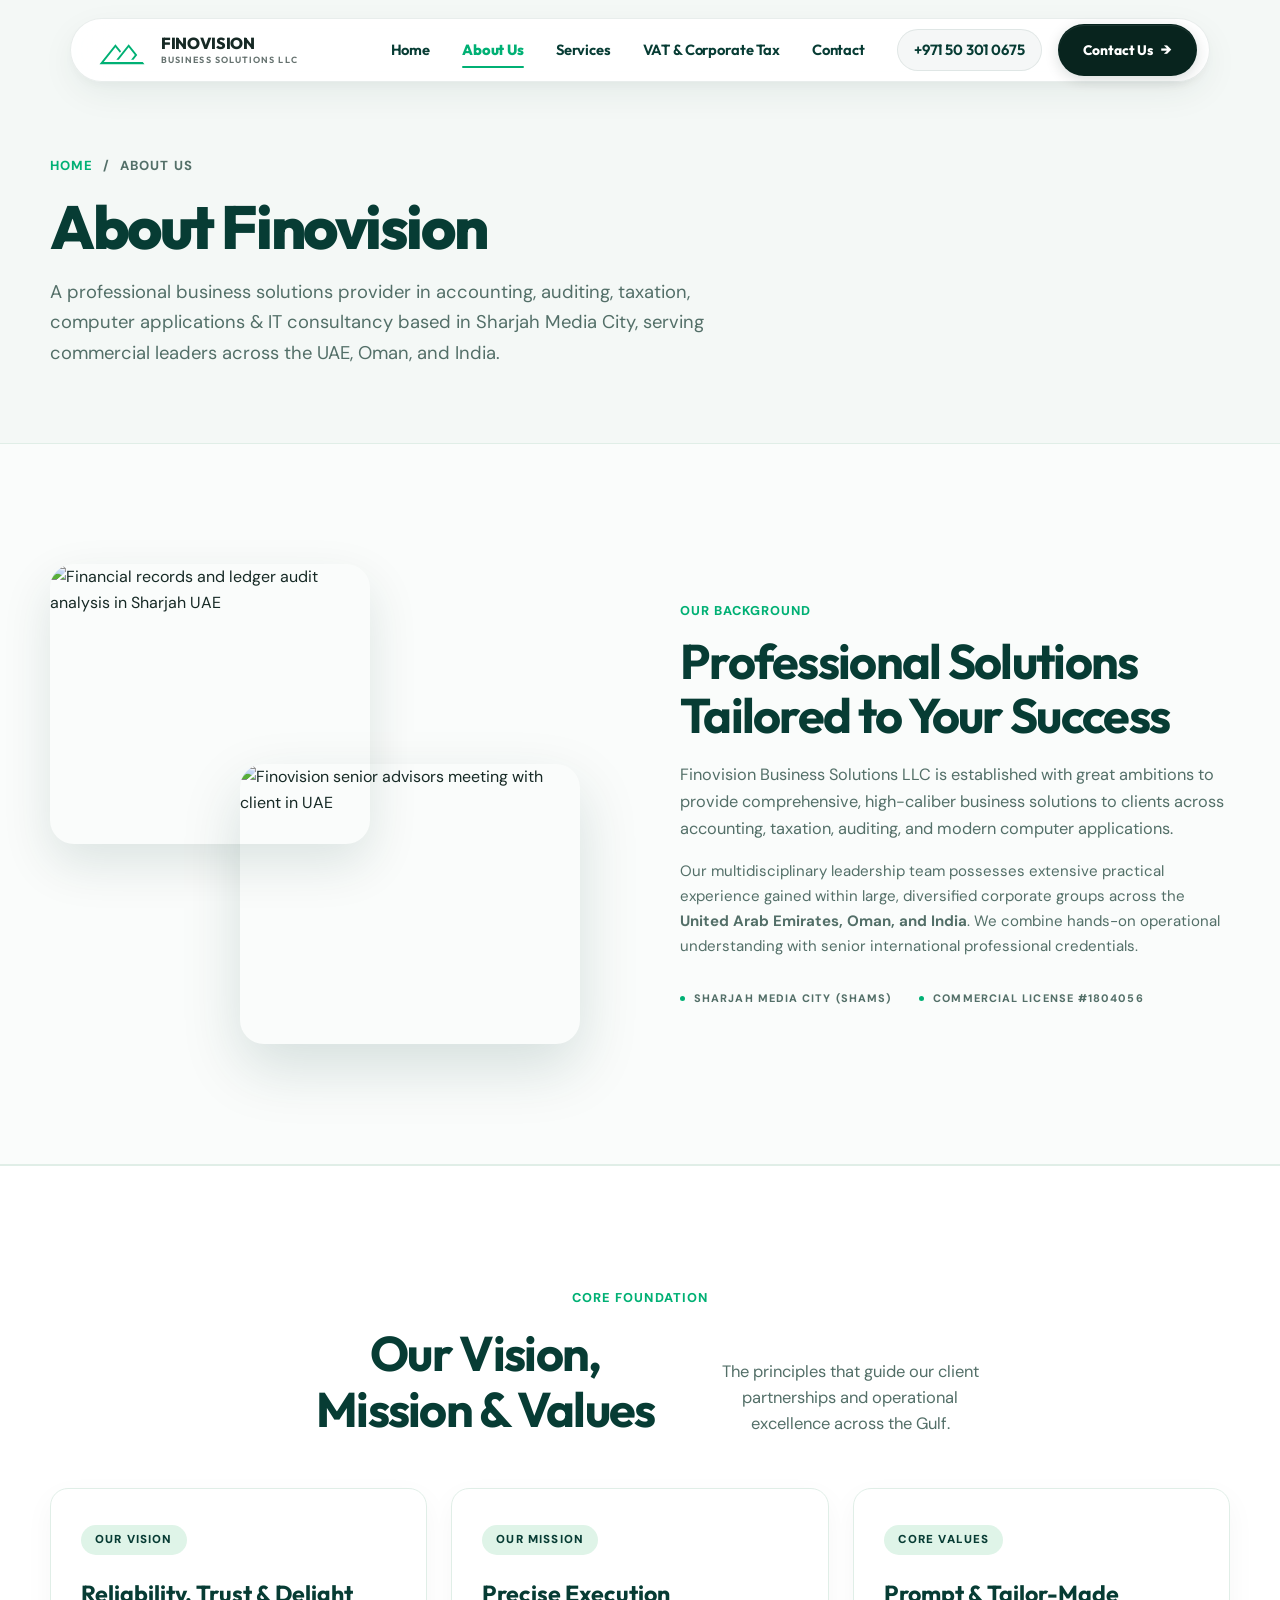
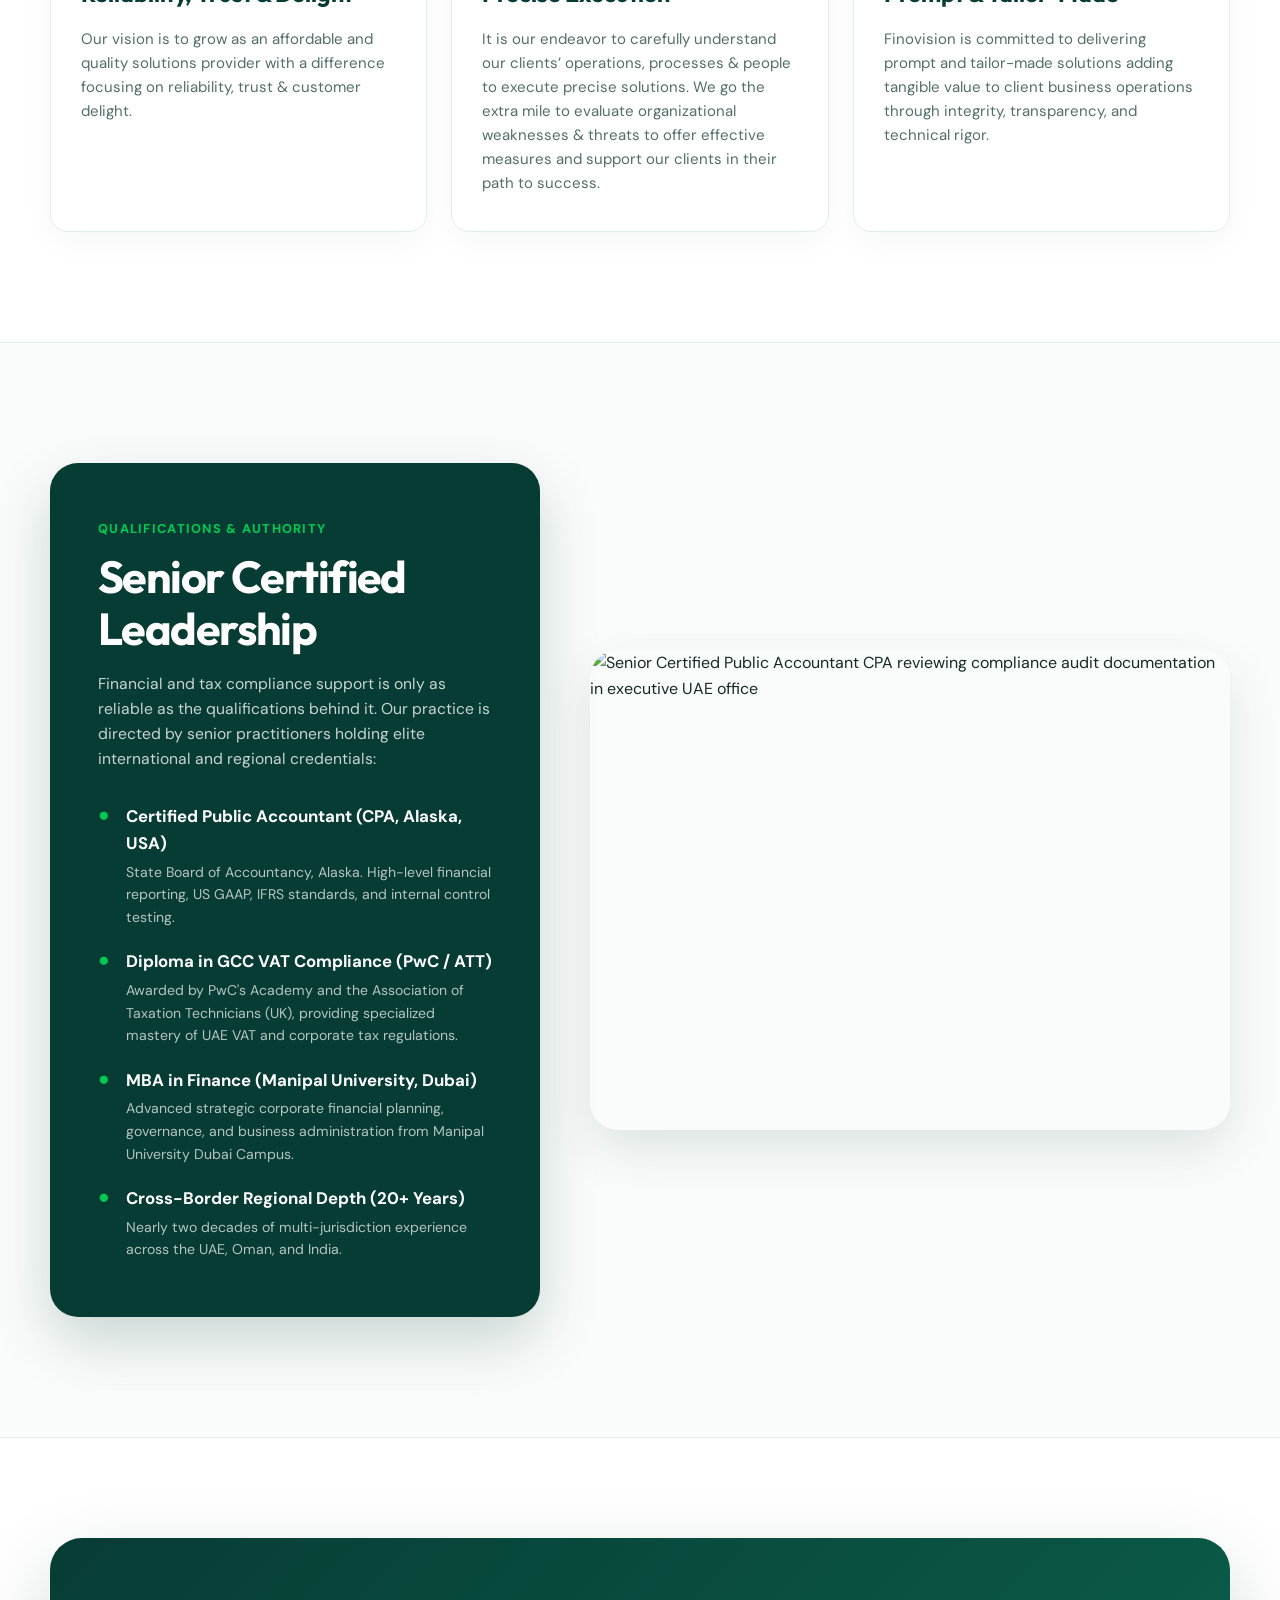
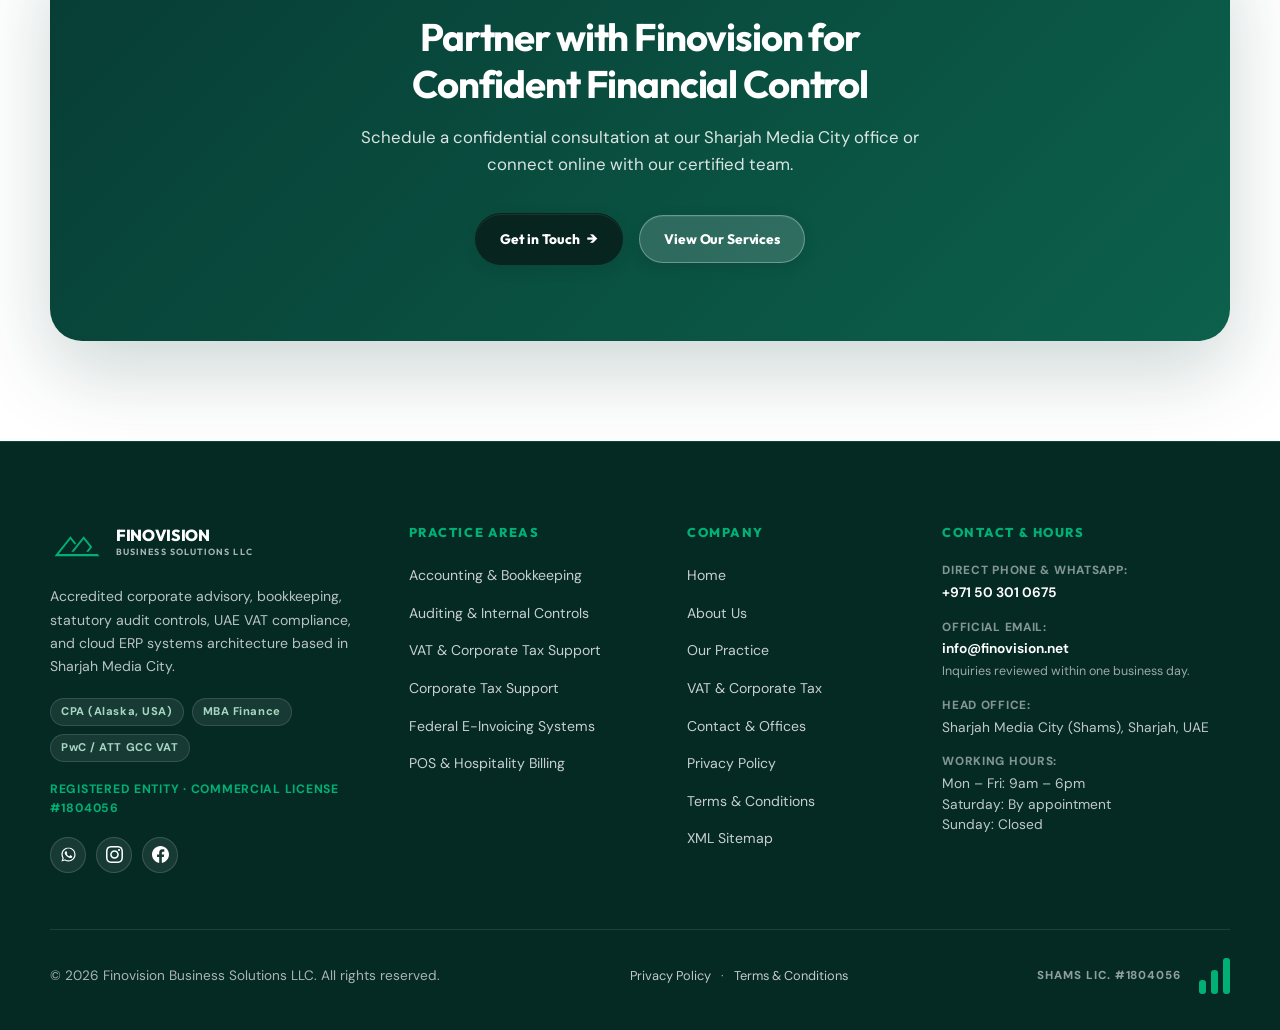
==== commit 841ad527: "feat(footer): update Facebook, Instagram, and WhatsApp links, remove LinkedIn" ====
--- a/about/index.html
+++ b/about/index.html
@@ -294,17 +294,14 @@
           </div>
           <p class="footer-license">Registered Entity · Commercial License #1804056</p>
           <div class="footer-social-row">
-            <a class="social-icon-btn" aria-disabled="true" aria-label="WhatsApp">
+            <a class="social-icon-btn" href="https://wa.me/971503010675" target="_blank" rel="noopener noreferrer" aria-label="WhatsApp">
               <svg viewBox="0 0 24 24" fill="currentColor" width="18" height="18" aria-hidden="true"><path d="M12.031 2C6.51 2 2.016 6.47 2.016 11.979c0 1.947.562 3.766 1.531 5.309L2 22l4.875-1.516c1.484.875 3.203 1.375 5.031 1.375 5.523 0 10.016-4.47 10.016-9.879 0-5.509-4.493-9.98-10.016-9.98zm0 18.25c-1.61 0-3.11-.47-4.406-1.281l-.313-.188-2.89.906.921-2.828-.203-.328a8.214 8.214 0 0 1-1.328-4.552c0-4.57 3.734-8.281 8.219-8.281 4.5 0 8.219 3.711 8.219 8.281 0 4.57-3.719 8.271-8.219 8.271zm4.5-6.203c-.25-.125-1.469-.719-1.688-.813-.234-.078-.406-.125-.578.125-.172.25-.672.828-.828 1-.156.172-.313.188-.563.063-.25-.125-1.062-.391-2.016-1.234-.75-.672-1.266-1.5-1.422-1.75-.156-.25-.016-.39.109-.516.11-.11.25-.281.375-.422.125-.141.172-.25.25-.406.078-.172.047-.328-.016-.453-.063-.125-.578-1.391-.797-1.906-.219-.5-.438-.438-.594-.438h-.516c-.172 0-.453.063-.688.328-.234.25-.906.875-.906 2.141s.922 2.484 1.047 2.656c.125.172 1.828 2.797 4.438 3.922.625.266 1.109.438 1.484.563.625.203 1.203.172 1.656.109.5-.078 1.547-.625 1.766-1.234.219-.609.219-1.125.156-1.234-.063-.125-.234-.188-.484-.313z"/></svg>
             </a>
-            <a class="social-icon-btn" aria-disabled="true" aria-label="Instagram">
+            <a class="social-icon-btn" href="https://www.instagram.com/fino.vision?utm_source=qr&amp;mdxt=MXZwNW8xbDBxYm05cA==" target="_blank" rel="noopener noreferrer" aria-label="Instagram">
               <svg viewBox="0 0 24 24" fill="currentColor" width="18" height="18" aria-hidden="true"><path d="M12 2.163c3.204 0 3.584.012 4.85.07 3.252.148 4.771 1.691 4.919 4.919.058 1.265.069 1.645.069 4.849 0 3.205-.012 3.584-.069 4.849-.149 3.225-1.664 4.771-4.919 4.919-1.266.058-1.644.07-4.85.07-3.204 0-3.584-.012-4.849-.07-3.26-.149-4.771-1.699-4.919-4.92-.058-1.265-.07-1.644-.07-4.849 0-3.204.013-3.583.07-4.849.149-3.227 1.664-4.771 4.919-4.919 1.266-.057 1.645-.069 4.849-.069zm0-2.163c-3.259 0-3.667.014-4.947.072-4.358.2-6.78 2.618-6.98 6.98-.059 1.281-.073 1.689-.073 4.948 0 3.259.014 3.668.072 4.948.2 4.358 2.618 6.78 6.98 6.98 1.281.058 1.689.072 4.948.072 3.259 0 3.668-.014 4.948-.072 4.354-.2 6.782-2.618 6.979-6.98.059-1.28.073-1.689.073-4.948 0-3.259-.014-3.667-.072-4.947-.196-4.354-2.617-6.78-6.979-6.98-1.281-.059-1.69-.073-4.949-.073zm0 5.838c-3.403 0-6.162 2.759-6.162 6.162s2.759 6.163 6.162 6.163 6.162-2.759 6.162-6.163c0-3.403-2.759-6.162-6.162-6.162zm0 10.162c-2.209 0-4-1.79-4-4 0-2.209 1.791-4 4-4s4 1.791 4 4c0 2.21-1.791 4-4 4zm6.406-11.845c-.796 0-1.441.645-1.441 1.44s.645 1.44 1.441 1.44c.795 0 1.439-.645 1.439-1.44s-.644-1.44-1.439-1.44z"/></svg>
             </a>
-            <a class="social-icon-btn" aria-disabled="true" aria-label="Facebook">
+            <a class="social-icon-btn" href="https://www.facebook.com/share/19gNkEW3ho/" target="_blank" rel="noopener noreferrer" aria-label="Facebook">
               <svg viewBox="0 0 24 24" fill="currentColor" width="18" height="18" aria-hidden="true"><path d="M24 12.073c0-6.627-5.373-12-12-12s-12 5.373-12 12c0 5.99 4.388 10.954 10.125 11.854v-8.385H7.078v-3.47h3.047V9.43c0-3.007 1.792-4.669 4.533-4.669 1.312 0 2.686.235 2.686.235v2.953H15.83c-1.491 0-1.956.925-1.956 1.874v2.25h3.328l-.532 3.47h-2.796v8.385C19.612 23.027 24 18.062 24 12.073z"/></svg>
-            </a>
-            <a class="social-icon-btn" aria-disabled="true" aria-label="LinkedIn">
-              <svg viewBox="0 0 24 24" fill="currentColor" width="18" height="18" aria-hidden="true"><path d="M19 3a2 2 0 0 1 2 2v14a2 2 0 0 1-2 2H5a2 2 0 0 1-2-2V5a2 2 0 0 1 2-2h14m-.5 15.5v-5.3a3.26 3.26 0 0 0-3.26-3.26c-.85 0-1.84.52-2.28 1.3v-1.11h-2.79v8.37h2.79v-4.93c0-.77.62-1.4 1.39-1.4a1.4 1.4 0 0 1 1.4 1.4v4.93h2.75M6.88 8.56a1.68 1.68 0 0 0 1.68-1.68c0-.93-.75-1.69-1.68-1.69a1.69 1.69 0 0 0-1.69 1.69c0 .93.76 1.68 1.69 1.68m1.39 9.94v-8.37H5.5v8.37h2.77z"/></svg>
             </a>
           </div>
         </div>
--- a/styles/base.css
+++ b/styles/base.css
@@ -6,7 +6,6 @@
 
 * { box-sizing: border-box; }
 html { 
-  scroll-behavior: smooth; 
   overflow-x: hidden;
   max-width: 100%;
 }
@@ -297,22 +296,22 @@
   justify-content: center;
 }
 .site-preloader .preloader-logo-ring {
-  width: 68px;
-  height: 68px;
+  width: auto;
+  height: auto;
   display: flex;
   align-items: center;
   justify-content: center;
-  background: rgba(255, 255, 255, 0.96);
-  backdrop-filter: blur(12px);
-  -webkit-backdrop-filter: blur(12px);
-  border: 1px solid rgba(7, 60, 52, 0.1);
-  border-radius: 20px;
-  box-shadow: 0 16px 40px rgba(7, 60, 52, 0.14), 0 2px 8px rgba(7, 60, 52, 0.05);
+  background: transparent !important;
+  backdrop-filter: none !important;
+  -webkit-backdrop-filter: none !important;
+  border: none !important;
+  border-radius: 0 !important;
+  box-shadow: none !important;
 }
 .site-preloader .preloader-logo {
-  width: 42px;
-  height: 42px;
-  filter: drop-shadow(0 2px 8px rgba(0, 176, 116, 0.3));
+  width: 52px;
+  height: 52px;
+  filter: drop-shadow(0 4px 16px rgba(0, 176, 116, 0.45));
   animation: preloaderPulse 1.2s ease-in-out infinite;
 }
 .site-preloader .preloader-spinner,
--- a/styles/advisory.css
+++ b/styles/advisory.css
@@ -2469,52 +2469,4 @@
 .finoza .form-action-group .form-submit-btn span {
   color: #04251d !important;
 }
-.finoza .form-instant-separator {
-  display: flex;
-  align-items: center;
-  justify-content: center;
-  gap: 14px;
-  margin: 14px 0 12px;
-  color: rgba(255, 255, 255, 0.5);
-  font-size: 0.74rem;
-  text-transform: uppercase;
-  letter-spacing: 0.08em;
-  font-weight: 700;
-}
-.finoza .form-instant-separator::before,
-.finoza .form-instant-separator::after {
-  content: "";
-  flex: 1;
-  height: 1px;
-  background: rgba(255, 255, 255, 0.16);
-}
-.finoza .whatsapp-pill-btn {
-  display: flex;
-  align-items: center;
-  justify-content: center;
-  gap: 10px;
-  width: 100%;
-  height: 48px;
-  border-radius: 9999px;
-  background: rgba(255, 255, 255, 0.08);
-  border: 1.5px solid rgba(255, 255, 255, 0.22);
-  color: #ffffff !important;
-  font-size: 0.9rem;
-  font-weight: 700;
-  text-decoration: none;
-  cursor: pointer;
-  box-sizing: border-box;
-  transition: transform 0.2s cubic-bezier(0.16, 1, 0.3, 1), background 0.2s ease, border-color 0.2s ease, box-shadow 0.2s ease;
-}
-.finoza .whatsapp-pill-btn:hover {
-  background: rgba(37, 211, 102, 0.16);
-  border-color: #25D366;
-  color: #69f0ae !important;
-  transform: translateY(-2px);
-  box-shadow: 0 10px 24px rgba(37, 211, 102, 0.2);
-}
-.finoza .whatsapp-pill-btn .whatsapp-real-icon {
-  width: 20px;
-  height: 20px;
-  flex-shrink: 0;
-}
+
